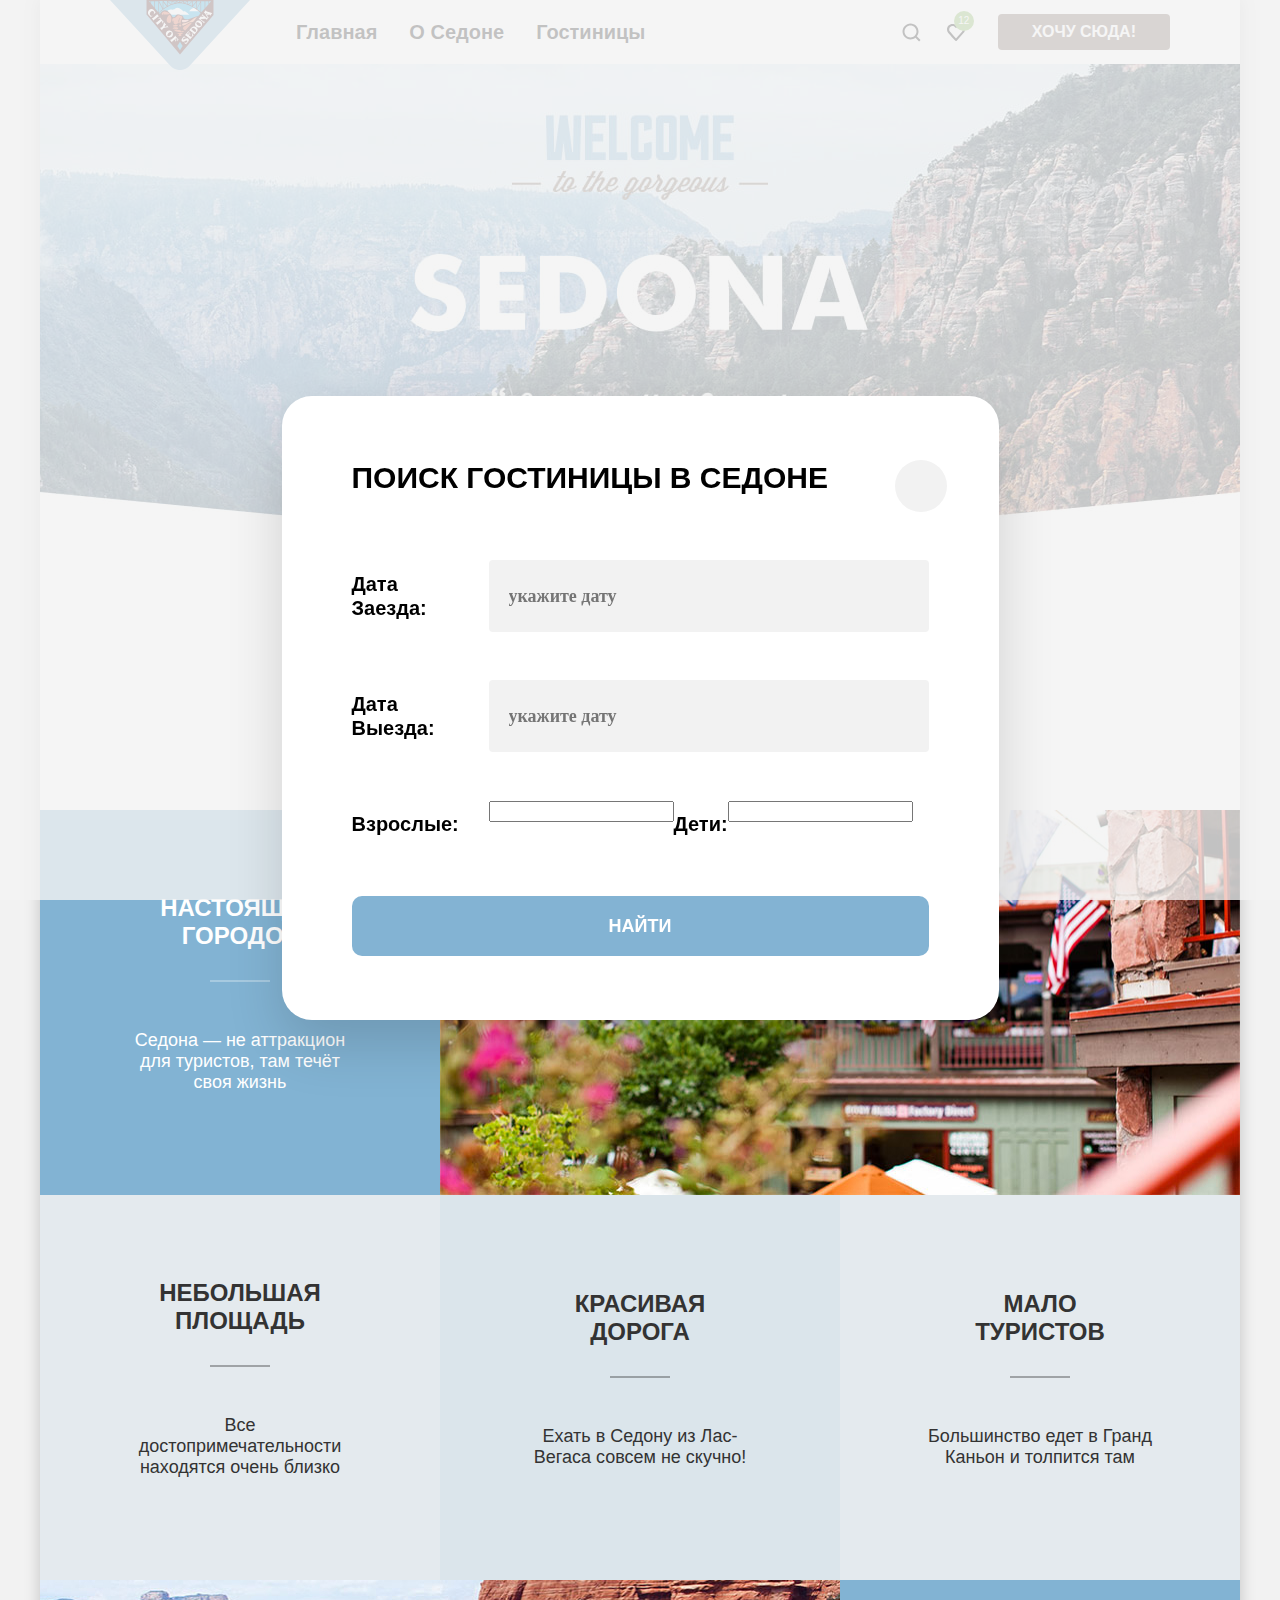
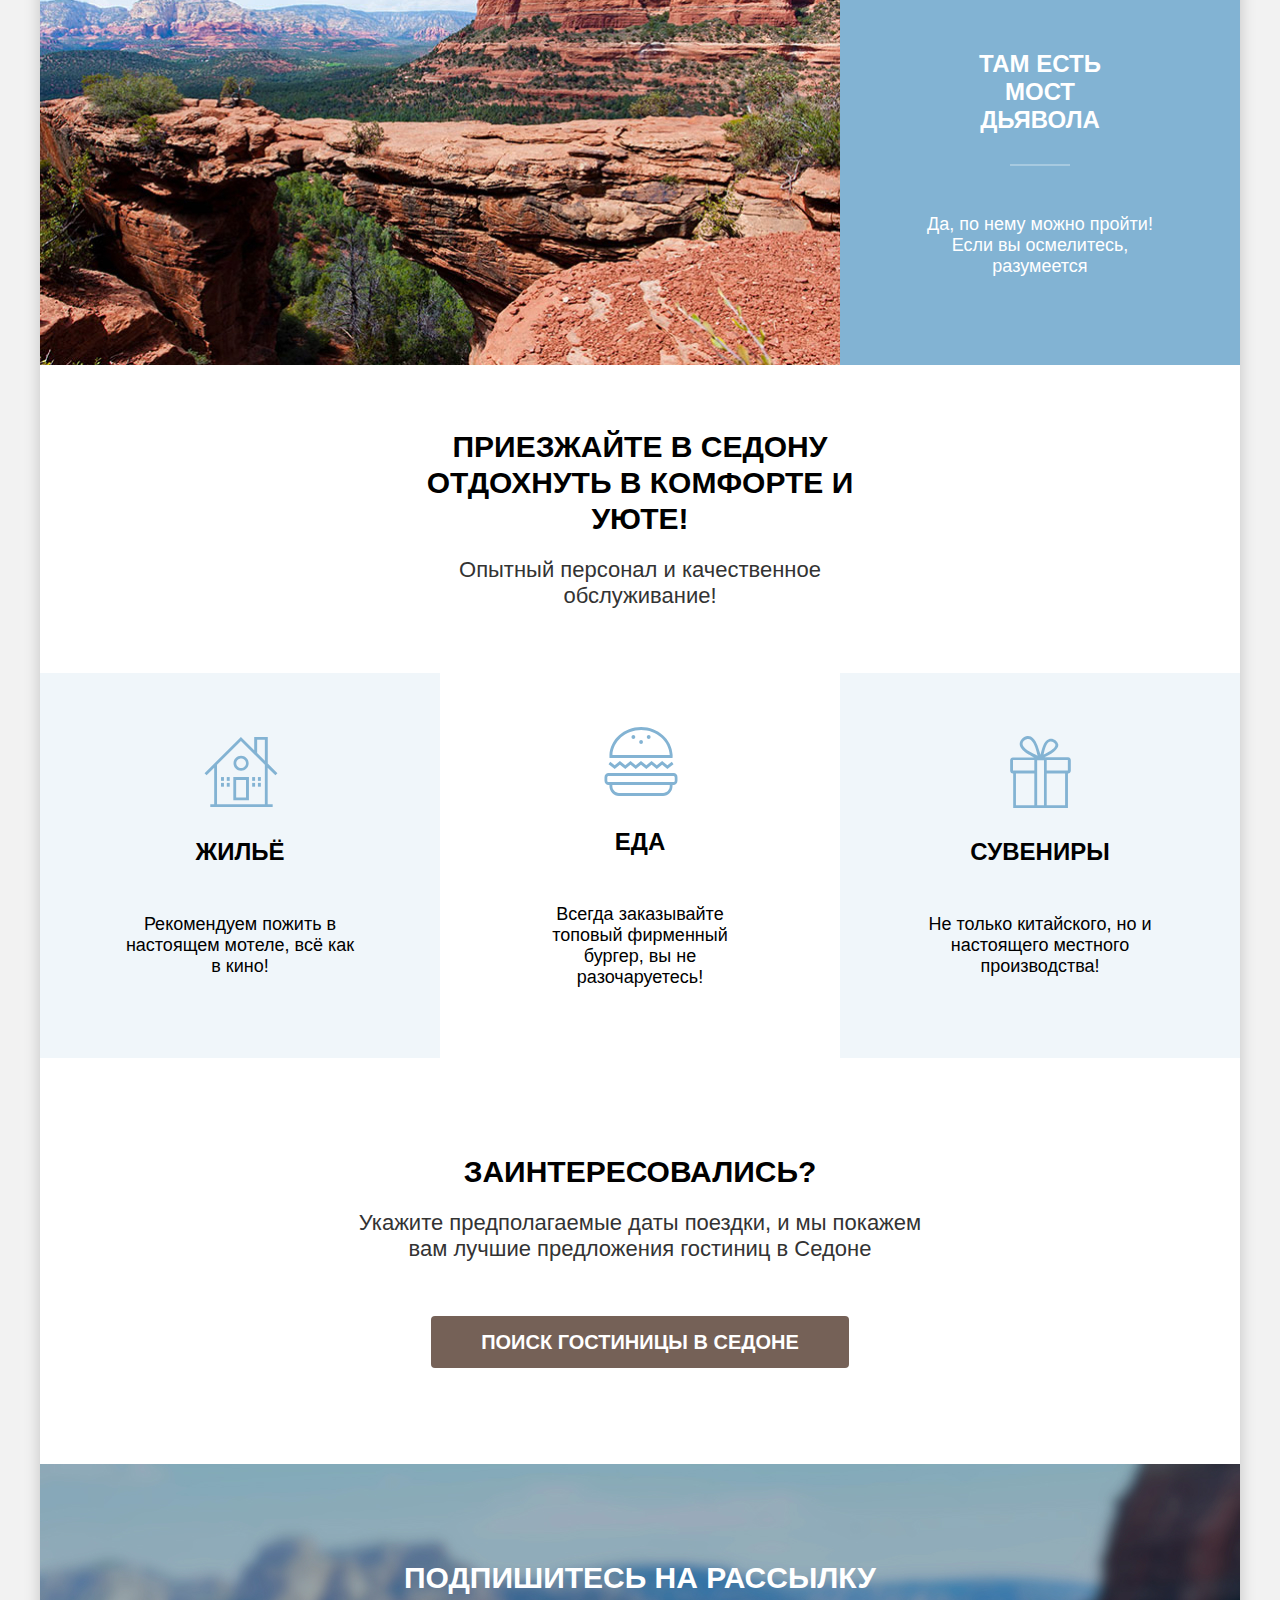
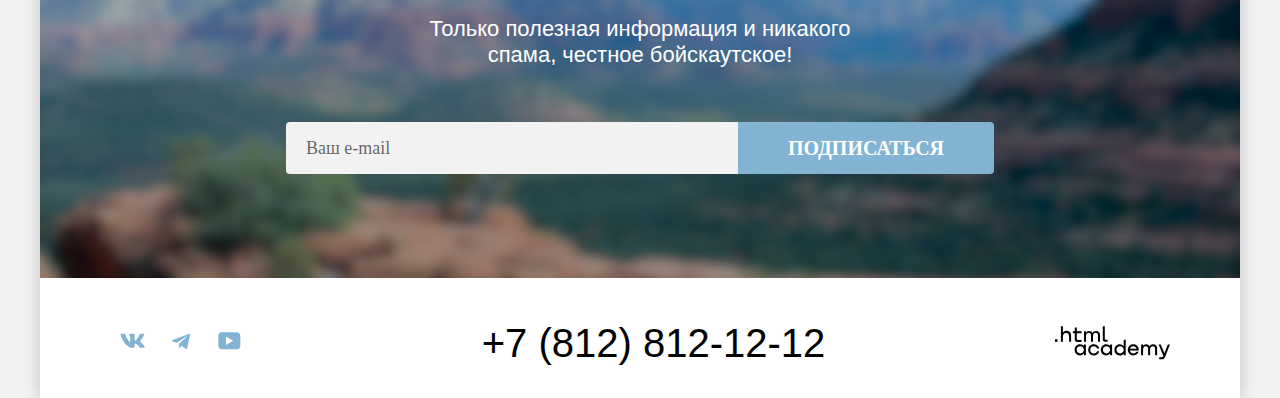
==== index.html @ 7b5ab294 "корректирует лэйблы и инпуты" ====
<!DOCTYPE html>
<html lang="ru">
  <head>
    <meta charset="utf-8">
    <title>HTML Academy: Седона</title>
		<link rel="stylesheet" href="styles/styles.css">
  </head>
  <body>
    <h1 id="top" class="visually-hidden">Городок Седона в Аризоне</h1>
    <header class="page-header container">
      <a href="#" class="logo">
        <img src="images/logo-sedona.svg" alt="city of sedona">
      </a>
      <nav class="navigation">
        <ul class="navigation-list">
          <li><a class="navigation-link" href="#">Главная</a></li>
          <li><a class="navigation-link" href="#">О Седоне</a></li>
          <li><a class="navigation-link" href="#">Гостиницы</a></li>
        </ul>
        <ul class="navigation-list navigation-user">
          <li><a class="search" href="#"><span class="visually-hidden">Поиск</span></a></li>
          <li><a class="favorite" href="#"><span class="favorite-number">12</span>
            <span class="visually-hidden">Избранное</span></a></li>
          <li><a class="button" href="#">Хочу сюда!</a></li>
        </ul>
      </nav>
    </header>

    <main class="main-content">
      <section class="jumbotron">
        <p class="heading">Седона — небольшой городок в Аризоне, заслуживающий большего!</p>
        <p>Рассмотрим причины, по которым Седона круче, чем Гранд-Каньон!</p>
      </section>
      <section class="features">
        <ul class="advantages">
          <li class="advantage-item">
            <div class="item-card">
              <h2>Настоящий городок</h2>
                <div class="divider"></div>
              <p class="card-text">Седона — не аттракцион для туристов, там течёт своя жизнь</p>
            </div>
            <img src="images/photo-sedona.jpg" alt="город Седона" width="800" height="385">
          </li>
          <li class="advantage-item">
            <div class="item-card">
              <h2>Небольшая площадь</h2>
                <div class="divider gray-divider"></div>
              <p class="card-text">Все достопримечательности находятся очень близко</p>
            </div>
          </li>
          <li class="advantage-item">
            <div class="item-card">
              <h2>Красивая дорога</h2>
                <div class="divider gray-divider"></div>
              <p class="card-text">Ехать в Седону из Лас-Вегаса совсем не скучно!</p>
            </div>
          </li>
          <li class="advantage-item">
            <div class="item-card">
              <h2>Мало туристов</h2>
                <div class="divider gray-divider"></div>
              <p class="card-text">Большинство едет в Гранд Каньон и толпится там</p>
            </div>
          </li>
          <li class="advantage-item">
            <img src="images/devil-bridge.jpg" alt="Мост Дьявола" width="800" height="385">
            <div class="item-card">
              <h2>Там есть мост дьявола</h2>
                <div class="divider"></div>
              <p class="card-text">Да, по нему можно пройти! Если вы осмелитесь, разумеется</p>
          </div>
          </li>
        </ul>
      </section>
      <section class="offers">
        <p class="heading">Приезжайте в Седону отдохнуть в комфорте и уюте!</p>
        <p class="subtitle">Опытный персонал и качественное обслуживание!</p>
        <ul class="offers-list">
          <li class="item-offer">
            <div class="icon-offer icon-housing"></div>
            <h2>Жильё</h2>
            <p class="card-text">Рекомендуем пожить в настоящем мотеле, всё как в кино!</p>
          </li>
          <li class="item-offer">
            <div class="icon-offer icon-burgers"></div>
            <h2>Еда</h2>
            <p class="card-text">Всегда заказывайте топовый фирменный бургер, вы не разочаруетесь!</p>
          </li>
          <li class="item-offer">
            <div class="icon-offer icon-gifts"></div>
            <h2>Сувениры</h2>
            <p class="card-text">Не только китайского, но и настоящего местного производства!</p>
          </li>
        </ul>
      </section>
      <section class="booking">
        <p class="heading">Заинтересовались?</p>
        <p class="subtitle">Укажите предполагаемые даты поездки, и мы покажем вам лучшие предложения гостиниц в Седоне</p>
        <a href="catalog.html" class="button">поиск гостиницы в седоне</a>
      </section>
      <section class="subscribe">
        <p class="heading">Подпишитесь на рассылку</p>
        <p class="subtitle">Только полезная информация и никакого спама, честное бойскаутское!</p>
        <form action="#" method="post" class="subscribe-form">
          <input type="text" name="email" value="Ваш e-mail" class="email"><input type="submit" value="подписаться" class="subscribe-button">
        </form>
      </section>
    </main>

    <footer class="page-footer container">
      <ul class="contacts">
        <li><a href="https://vk.com/htmlacademy" class="vk"><span class="visually-hidden">В контакте</span></a></li>
        <li><a href="https://t.me/htmlacademy" class="tg"><span class="visually-hidden">Телеграм</span></a></li>
        <li><a href="https://www.youtube.com/user/htmlacademyru" class="yt"><span class="visually-hidden">Youtube</span></a></li>
      </ul>
      <p class="phone">+7 (812) 812-12-12</p>
      <a href="https://htmlacademy.ru/" class="academy"><span class="visually-hidden">HTMLAcademy</span></a>
    </footer>

    <div class="overlay">
      <div class="popup">
        <h2 class="heading">Поиск гостиницы в Седоне</h2>
        <a class="popup-close" href="#">закрыть</a>
        <form action="#" class="popup-search">
          <label for="#arrival">Дата заезда:</label>
          <input type="text" placeholder="укажите дату" name="arrival" id="arrival">
          <label for="#departure">Дата выезда:</label>
          <input type="text" placeholder="укажите дату" name="departure" id="departure">
          <label for="#adults">Взрослые:</label>
          <div class="wrapper">
            <div class="adults">
              <span class="decr"></span>
              <input type="number" name="adults" id="adults">
              <span class="incr"></span>
            </div>
            <label for="#kids">Дети:</label>
            <div class="kids">
              <span class="decr"></span>
              <input type="number" name="kids" id="kids">
              <span class="incr"></span>
            </div>
          </div>
          <input class="button popup-submit" type="submit" value="найти">
        </form>
      </div>
    </div>

  </body>
</html>
---- styles/styles.css ----
@font-face {
  font-family: "PT Sans";
  font-style: normal;
  font-weight: 400;
  src: url("../fonts/ptsans-400.woff2") format("woff2");
  font-display: swap;
}

@font-face {
  font-family: "PT Sans";
  font-style: normal;
  font-weight: 700;
  src: url("../fonts/ptsans-700.woff2") format("woff2");
  font-display: swap;
}

html {
  height: 100%;
}

body {
  width: 1200px;
  margin: 0 auto;
  display: flex;
  flex-direction: column;
  min-height: 100%;
  font-family: "PT Sans", sans-serif;
  font-size: 18px;
  line-height: 21px;
  font-weight: 400;
  color: #000000;
  background-color: #F2F2F2;
  box-shadow: 0 0 15px rgba(0, 0, 0, 0.2);
}

h1 {
  margin: 0;
  padding: 0;
  font-size: 60px;
  line-height: 78px;
  color: #FFFFFF;
}

h2 {
  margin: 0;
  padding: 0;
  font-weight: 700;
  font-size: 24px;
  line-height: 28px;
  text-align: center;
  text-transform: uppercase;
}

.container {
  padding: 0 70px;
}

.visually-hidden {
  position: absolute;
  width: 1px;
  height: 1px;
  margin: -1px;
  border: 0;
  padding: 0;
  white-space: nowrap;
  clip-path: inset(100%);
  clip: rect(0 0 0 0);
  overflow: hidden;
}

/* Header */

.page-header {
  margin: 0;
  column-gap: 30px;
  background-color: #ffffff;
  display: flex;
}

.logo {
  width: 140px;
  height: 64px;
  position: relative;
}

.navigation {
  display: flex;
  flex-grow: 1;
  justify-content: space-between;
  align-items: center;
}

.navigation-list {
  margin: 0;
  padding: 0;
  list-style-type: none;
  display: flex;
  align-items: center;
}

.navigation-user {
  margin: 0;
  padding: 0;
  list-style-type: none;
  display: flex;
  align-items: center;
}

.navigation-link {
  margin: 0;
  padding: 20px 16px;
  font-size: 20px;
  line-height: 24px;
  font-weight: 700;
  text-align: center;
  color: #000000;
  background-color: #FFFFFF;
  text-decoration: none;
  display: block;
}

.navigation-user a {
  margin: 0;
  display: block;
}

.search,
.favorite {
  padding: 22px 12px;
  width: 20px;
  height: 20px;
  text-decoration: none;
}

.search {
  background: url(../images/search.svg) no-repeat center;
}

.favorite {
  background: url(../images/favorite.svg) no-repeat center;
  position: relative;
}

.favorite-number {
  width: 20px;
  height: 20px;
  padding-top: 5px;
  padding-bottom: 5px;
  font-size: 10px;
  line-height: 10px;
  text-align: center;
  color: #FFFFFF;
  background: #7DB54F;
  border-radius: 10px;
  position: absolute;
  box-sizing: border-box;
  top: 11px;
  right: 4px;
}

.button {
  padding: 8px 50px;
  background: #756157;
  border-radius: 4px;
  color: #FFFFFF;
  text-transform: uppercase;
  text-decoration: none;
  font-weight: 700;
  font-size: 20px;
  line-height: 36px;
}

.navigation-user .button {
  margin-left: 20px;
  padding: 8px 34px;
  font-size: 16px;
  line-height: 20px;
}

/* Main */

.main-content {
  flex-grow: 1;
}

.jumbotron {
  background: #ffffff url(../images/index-bg.jpg) no-repeat 0 0;
  width: 1200px;
  height: 746px;
}

.advantages {
  list-style: none;
  margin: 0;
  padding: 0;
  display: flex;
  flex-wrap: wrap;
}

.heading {
  font-weight: 700;
  font-size: 30px;
  line-height: 36px;
  text-align: center;
  text-transform: uppercase;
  margin: 0 auto;
}

.jumbotron .heading {
  padding-top: 554px;
  width: 620px;
}

.jumbotron p:last-child {
  margin: 0 auto;
  margin-top: 25px;
  font-size: 22px;
  line-height: 26px;
  text-align: center;
  color: #333333;
}

.item-card {
  display: flex;
  flex-direction: column;
  justify-content: center;
  align-items: center;
  row-gap: 30px;
  width: 400px;
  height: 385px;
}

.item-card h2 {
  width: 175px;
}

.divider {
  margin: 0 auto;
  width: 60px;
  height: 2px;
  background: rgba(255, 255, 255, 0.3);
}

.gray-divider {
  background: rgba(0, 0, 0, 0.3);
}

.card-text {
  width: 230px;
  text-align: center;
}

.advantage-item:first-child,
.advantage-item:last-child {
  background-color: #82b3d3;
  color: #FFFFFF;
  display: flex;
}

.advantage-item:first-child .item-card,
.advantage-item:last-child .item-card {
  background-color: #82b3d3;
  color: #FFFFFF;
}

.advantage-item:nth-child(2) .item-card,
.advantage-item:nth-child(4) .item-card {
  background: rgba(131, 179, 211, 0.12);
}

.advantage-item:nth-child(3) .item-card {
  background: rgba(131, 179, 211, 0.2);
}

.advantage-item:nth-child(2) .item-card,
.advantage-item:nth-child(3) .item-card,
.advantage-item:nth-child(4) .item-card {
  color: #333333;
}

.offers {
  background-color: #fff;
  display: flex;
  flex-direction: column;
  justify-content: flex-end;
  align-items: center;
}

.offers .heading {
  width: 505px;
  margin-top: 64px;
}

.subtitle {
  margin: 0 auto;
  font-size: 22px;
  line-height: 26px;
  text-align: center;
  color: #333333;
}

.offers .subtitle {
  margin-top: 20px;
  width: 505px;
}

.offers-list {
  margin: 0;
  padding: 0;
  margin-top: 64px;
  list-style: none;
  display: flex;
}

.item-offer {
  display: flex;
  flex-direction: column;
  justify-content: center;
  align-items: center;
  row-gap: 30px;
  width: 400px;
  height: 385px;
  background: rgba(131, 179, 211, 0.12);
}

.item-offer:nth-child(2) {
  background: none;
}

.item-offer h2 {
  margin-top: 102px;
  position: relative;
  margin: 0 auto;
}

.icon-offer {
  width: 75px;
  height: 72px;
}

.icon-housing {
  background: url("../images/offers-housing.svg") no-repeat center/contain;
}

.icon-burgers {
  background: url("../images/offers-burger.svg") no-repeat center/contain;
}

.icon-gifts {
  background: url("../images/offers-gifts.svg") no-repeat center/contain;
}

.booking {
  height: 406px;
  display: flex;
  flex-direction: column;
  justify-content: center;
  align-items: center;
  background-color: #fff;
}

.booking .subtitle {
  width: 592px;
  margin-top: 20px;
}

.booking .button {
  margin-top: 54px;
}

.subscribe {
  display: flex;
  flex-direction: column;
  justify-content: flex-start;
  align-items: center;
  background: #4b6789 url(../images/bgc-subscribe.jpg) no-repeat 0 0;
}

.subscribe .heading {
  color: #FFFFFF;
  margin-top: 96px;
}

.subscribe .subtitle {
  width: 475px;
  color: #FFFFFF;
  margin-top: 20px;
}

.subscribe-form {
  margin: 0;
  padding: 0;
  margin-top: 54px;
  margin-bottom: 104px;
}

.subscribe .email {
  font-family: 'PT Sans';
  font-size: 18px;
  line-height: 24px;
  width: 452px;
  height: 52px;
  padding: 12px 20px;
  border-radius: 4px 0 0 4px;
  background: #F2F2F2;
  box-sizing: border-box;
  border: none;
  color: rgba(0, 0, 0, 0.6);
  vertical-align: top;
}

.subscribe-button {
  margin: 0;
  padding: 8px 50px;
  background: #82B3D3;
  border-radius: 0 4px 4px 0;
  border: none;
  box-sizing: border-box;
  color: #FFFFFF;
  text-transform: uppercase;
  font-family: 'PT Sans';
  font-weight: 700;
  font-size: 20px;
  line-height: 36px;
}

/* Footer */

.page-footer {
  height: 50px;
  background-color:#fff;
  padding-top: 40px;
  padding-bottom: 30px;
  display: flex;
  justify-content: space-between;
  align-items: center;
}

.contacts {
  margin: 0;
  padding: 0;
  list-style-type: none;
  width: 142px;
  display: flex;
  justify-content: space-between;
  align-items: center;
}

.contacts li {
  padding: 0 10px;
}

.contacts a {
  width: 25px;
  height: 18px;
  display: inline-block;
}

.vk {
  background: url(../images/social-vk.svg) no-repeat center;
}

.tg {
  background: url(../images/social-telegram.svg) no-repeat center;
}

.yt {
  background: url(../images/social-youtube.svg) no-repeat center;
}

.phone {
  margin: 0;
  font-size: 40px;
  line-height: 40px;
}

.academy {
  display: inline-block;
  width: 115px;
  height: 34px;
  background: url(../images/academy-logo.svg) no-repeat center;
}

/* Page Catalog */

.selection {
  background: #647b8f url(../images/bgc-filter.jpg) no-repeat center;
  padding-top: 35px;
  padding-bottom: 70px;
}

.bread-crumbs {
  display: flex;
  align-items: center;
  column-gap: 10px;
}

.bread-crumbs span {
  font-size: 16px;
  color: #FFFFFF;
}

.bread-crumbs .home {
  font-size: 0;
  line-height: 0;
  width: 13px;
  height: 15px;
  background: url(../images/home-icon.svg) no-repeat 0 0;
}

.bread-crumbs .arrow {
  width: 8px;
  height: 11px;
  background: url(../images/arrow.svg) no-repeat 0 0;
}

.select {
  display: flex;
  justify-content: space-between;
  margin-top: 40px;
}

.form-section {
  margin: 0;
  padding: 0;
  display: flex;
  column-gap: 70px;
  border: none;
}

.parameters div {
  display: flex;
  flex-direction: column;
  row-gap: 16px;
}

.select legend {
  margin: 0;
  padding: 0;
  font-weight: 700;
  font-size: 20px;
  line-height: 24px;
  text-transform: capitalize;
  color: #FFFFFF;
}

.parameters legend {
  margin-bottom: 16px;
}

.parameters label {
  font-weight: 400;
  font-size: 18px;
  line-height: 23px;
  color: #FFFFFF;
  padding-left: 36px;
  position: relative;
  display: flex;
  align-items: center;
}

.parameters .mark {
  width: 20px;
  height: 20px;
  background-color: #fff;
  display: inline-block;
  position: absolute;
  left: 0;
  border-radius: 4px;
}

.housing .mark {
  border-radius: 50%;
}

input:checked + .mark::before {
  position: absolute;
  content: "";
}

input:checked + .square-mark::before {
  width: 13px;
  height: 11px;
  background: url(../images/checkmark.svg) no-repeat 0 0;
  top: 6px;
  left: 4px;
}

input:checked + .round-mark::before {
  width: 10px;
  height: 10px;
  border-radius: 5px;
  background-color: #3f5e72;
  top: 5px;
  left: 5px;
}

.order .price,
.order .buttons {
  display: flex;
  flex-direction: column;
}

.buttons {
  justify-content: flex-end;
}

.price-limiter {
  font-size: 0;
  margin-top: 32px;
}

.price-range {
  margin-top: auto;
}

.price-limiter div {
  display: inline-block;
  position: relative;
}

.price-limiter input {
  margin: 0;
  width: 103px;
  font-weight: 700;
  font-size: 18px;
  line-height: 24px;
  color: #000000;
  padding: 12px 20px;
  background: #F2F2F2;
  border: none;
  appearance: textfield;
}

.price-limiter input::-webkit-outer-spin-button,
.price-limiter input::-webkit-inner-spin-button {
  appearance: none;
  margin: 0;
}

.price-limiter .input-from {
  border-radius: 4px 0 0 4px;
}

.price-limiter .input-to {
  margin-left: 2px;
  border-radius: 0 4px 4px 0;
}

.price-limiter div::after {
  position: absolute;
  height: 24px;
  font-size: 18px;
  line-height: 24px;
  color: rgba(0, 0, 0, 0.3);
  text-align: center;
}

.price-limiter .price-from::after {
  content: "от";
  width: 17px;
  top: 12px;
  right: 20px;
}

.price-limiter .price-to::after {
  content: "до";
  width: 20px;
  top: 12px;
  right: 20px;
}

.price-scale {
  position: relative;
  height: 4px;
  background-color: rgba(255, 255, 255, 0.3);
  margin-bottom: 8px;
}

.price-bar {
  width: 226px;
  height: 4px;
  background-color: #fff;
  position: relative;
}

.price-handler {
  width: 20px;
  height: 20px;
  background: #FFFFFF;
  border-radius: 5px;
  border: none;
  position: absolute;
  top: -8px;
}

.handler-max {
  right: 0;
}

.buttons .button {
  border: none;
  font-size: 16px;
  line-height: 20px;
  background-color: #82B3D3;
}

.buttons .reset-button {
  background-color: transparent;
  margin-top: 32px;
}

.search-results {
  padding-top: 50px;
  padding-bottom: 60px;
  background-color: #FFFFFF;
}

.sorting {
  display: flex;
  align-items: center;
}
.sorting p {
  margin: 0;
  font-weight: 700;
  font-size: 30px;
  line-height: 36px;
  text-transform: uppercase;
}

.sorting-options {
  width: 292px;
  height: 49px;
  margin-left: auto;
  padding: 10px 20px;
  border: 2px solid #E5E5E5;
  border-radius: 4px;
  box-sizing: border-box;
  font-weight: 400;
  font-size: 18px;
  line-height: 21px;
  color: #333333;
}

.display-options {
  margin: 0;
  padding: 0;
  margin-left: 70px;
  list-style: none;
  display: flex;
  column-gap: 8px;
}

.display-options button {
  width: 48px;
  height: 48px;
  border: 2px solid #e5e5e5;
  border-radius: 4px;
  background-color: #fff;
}

.display-options .current {
  border: 2px solid #000000;
}

.display-options .grid {
  background: url(../images/grid.svg) no-repeat center;
}

.display-options .one-card {
  background: url(../images/card.svg) no-repeat center;
}

.display-options .list {
  background: url(../images/list.svg) no-repeat center;
}

.results {
  margin-top: 40px;
  display: grid;
  grid-template-columns: repeat(auto-fit, minmax(340px, 1fr));
  gap: 20px;
}

.results .card {
  padding: 20px;
  display: grid;
  border: 1px solid #E6E6E6;
  border-radius: 4px;
  grid-template-columns: repeat(2,140px);
  gap: 16px 20px;
}

.results img {
  width: 300px;
  height: 212px;
  grid-column: span 2;
}

.results p {
  margin: 0;
}

.results .caption {
  grid-column: span 2;
  font-weight: 700;
  font-size: 24px;
  line-height: 28px;
}

.housing-type,
.start-price {
  color: #333333;
}

.start-price {
  text-align: right;
}

.card .button {
  padding: 8px 0;
  text-align: center;
  font-weight: 700;
  font-size: 16px;
  line-height: 20px;
  color: #FFFFFF;
}

.card .card-favorite {
  background-color: #82B3D3;
}

.card .rankings {
  padding: 9px 0 8px;
  font-weight: 400;
  font-size: 16px;
  line-height: 20px;
  text-align: center;
  text-transform: uppercase;
  color: #333333;
  background: #F2F2F2;
  border-radius: 4px;
}

.card .star-raiting {
  padding: 10px 0;
}

.card .star {
  width: 18px;
  height: 17px;
  margin-right: 6px;
  background: url(../images/star.svg) no-repeat center;
  display: inline-block;
}

.search-results hr {
  margin-top: 40px;
  height: 1px;
  color: #E6E6E6;
}

.pagination {
  margin: 0;
  padding: 0;
  list-style: none;
  display: flex;
  column-gap: 8px;
  margin-top: 40px;
}

.pagination a {
  display: inline-block;
  width: 60px;
  height: 60px;
  font-weight: 700;
  font-size: 20px;
  line-height: 60px;
  text-decoration: none;
  color: #fff;
  background-color: #82B3D3;
  border-radius: 4px;
  text-align: center;
}

.pagination .current {
  color: #000000;
  background-color: #F2F2F2;
}

.pagination .ellipsis {
  background-color: transparent;
  color: #000000;
}

.catalog-subscribe {
  background: none;
  background-color: #FFFFFF;
}

.catalog-subscribe .heading {
  color: #000000;
}

.catalog-subscribe .subtitle {
  color: #333333;
}

.overlay {
  background: rgba(242, 242, 242, 0.8);
}

.overlay::before {
  content: "";
  width: 100%;
  height: 100%;
  position: fixed;
  left: 0;
  top: 0;
  background-color: rgba(242, 242, 242, 0.8);
}

.popup {
  padding: 64px 70px;
  top: 396px;
  left: calc(50% - 717px / 2);
  position: fixed;
  background-color: #fff;
  box-shadow: 0 25px 55px rgba(0, 0, 0, 0.15);
  border-radius: 30px;
}

.popup .heading {
  margin: 0;
  text-align: left;
}

.popup-close {
  width: 52px;
  height: 52px;
  font-size: 0;
  display: inline-block;
  border-radius: 50%;
  position: absolute;
  right: 52px;
  top: 64px;
  background: #f2f2f2 url(../images/cross.svg) no-repeat center;
}

.popup-search {
  margin-top: 64px;
  display: grid;
  grid-template-columns: 120px 440px;
  gap: 48px 17px;
}

.popup-search label {
  font-weight: 700;
  font-size: 20px;
  line-height: 24px;
  text-transform: capitalize;
  color: #000000;
  padding: 12px 0;
}

.popup-search input[type="text"] {
  font-family: "PT Sans";
  font-weight: 700;
  font-size: 18px;
  line-height: 24px;
  color: #000000;
  padding: 12px 20px;
  background-color: #F2F2F2;
  border-radius: 4px;
  border: none;
}

.popup-search input[type="text"]:focus {
  outline: 3px solid #83B3D3;
}

.wrapper {
  display: flex;
}

.popup-submit {
  grid-column: span 2;
  font-size: 18px;
  line-height: 24px;
  color: #fff;
  padding: 18px 0;
  background-color: #83B3D3;
  border-radius: 10px;
  border: none;
}
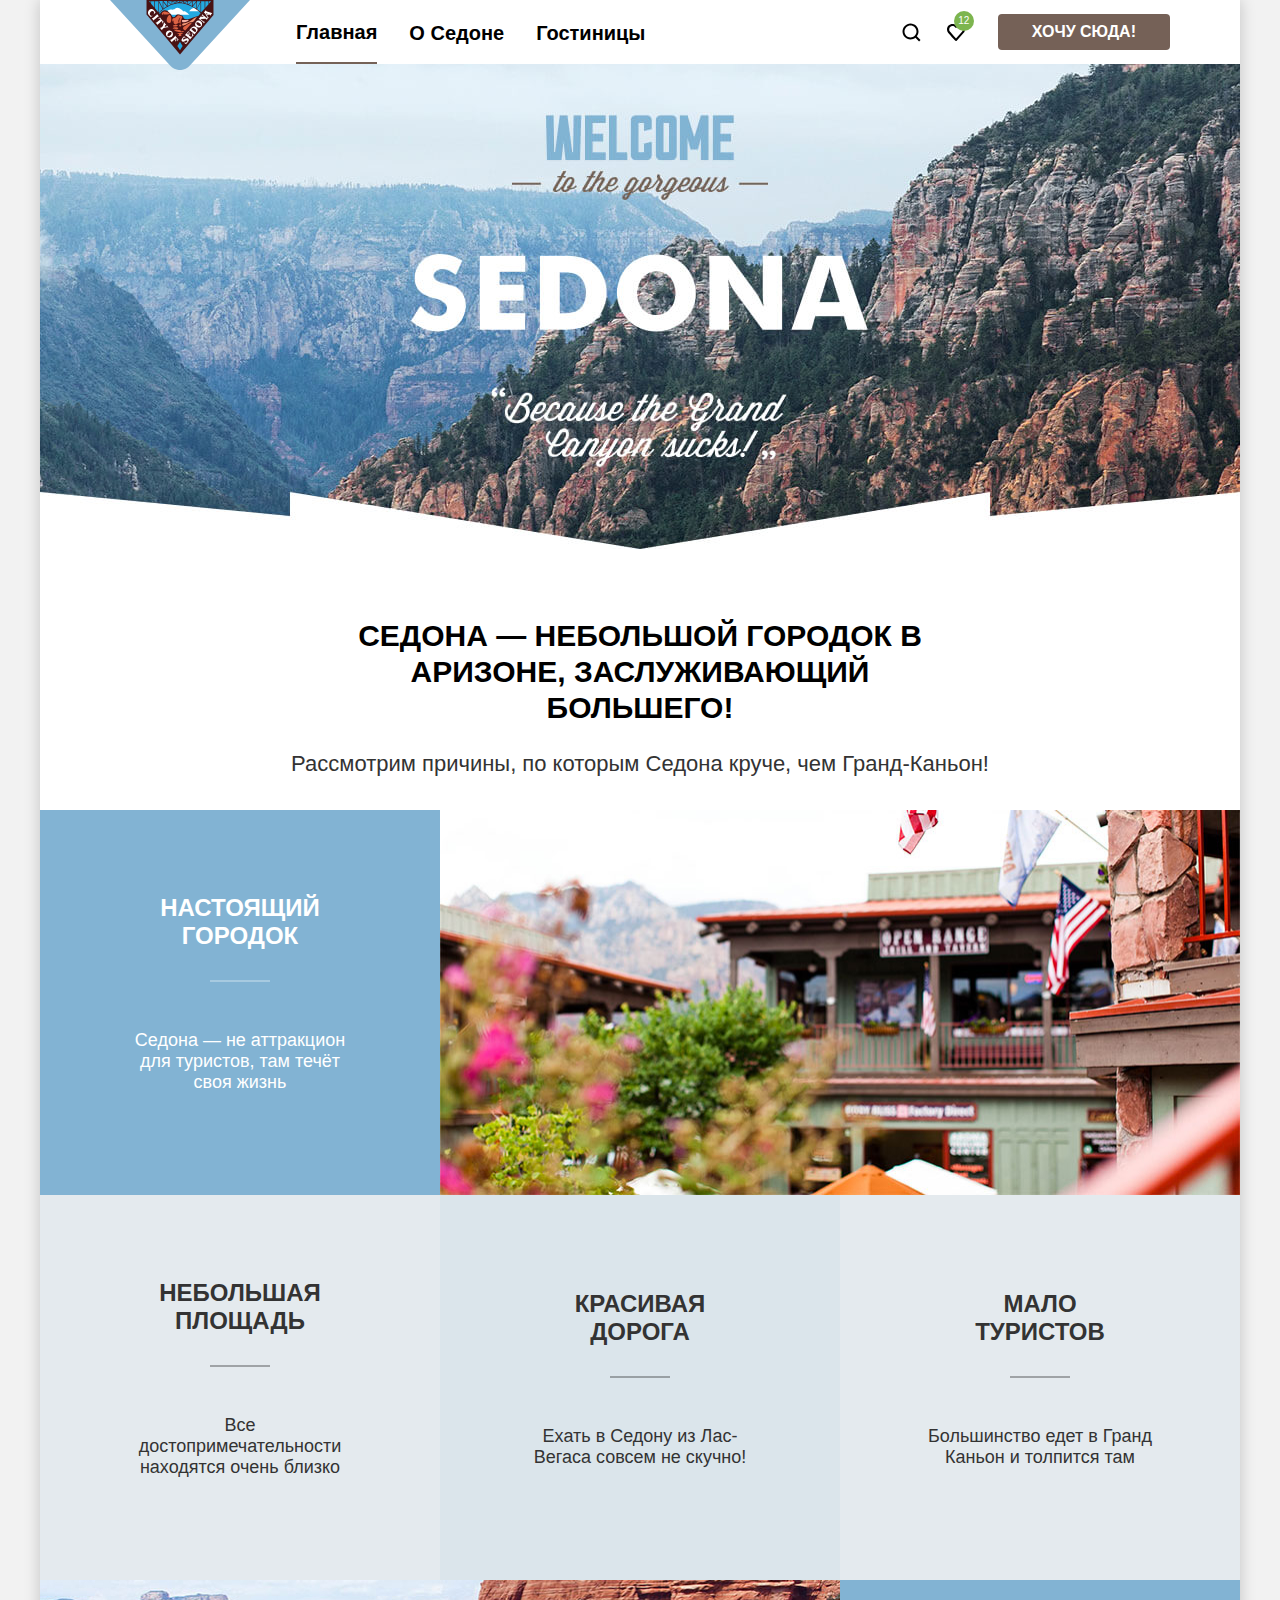
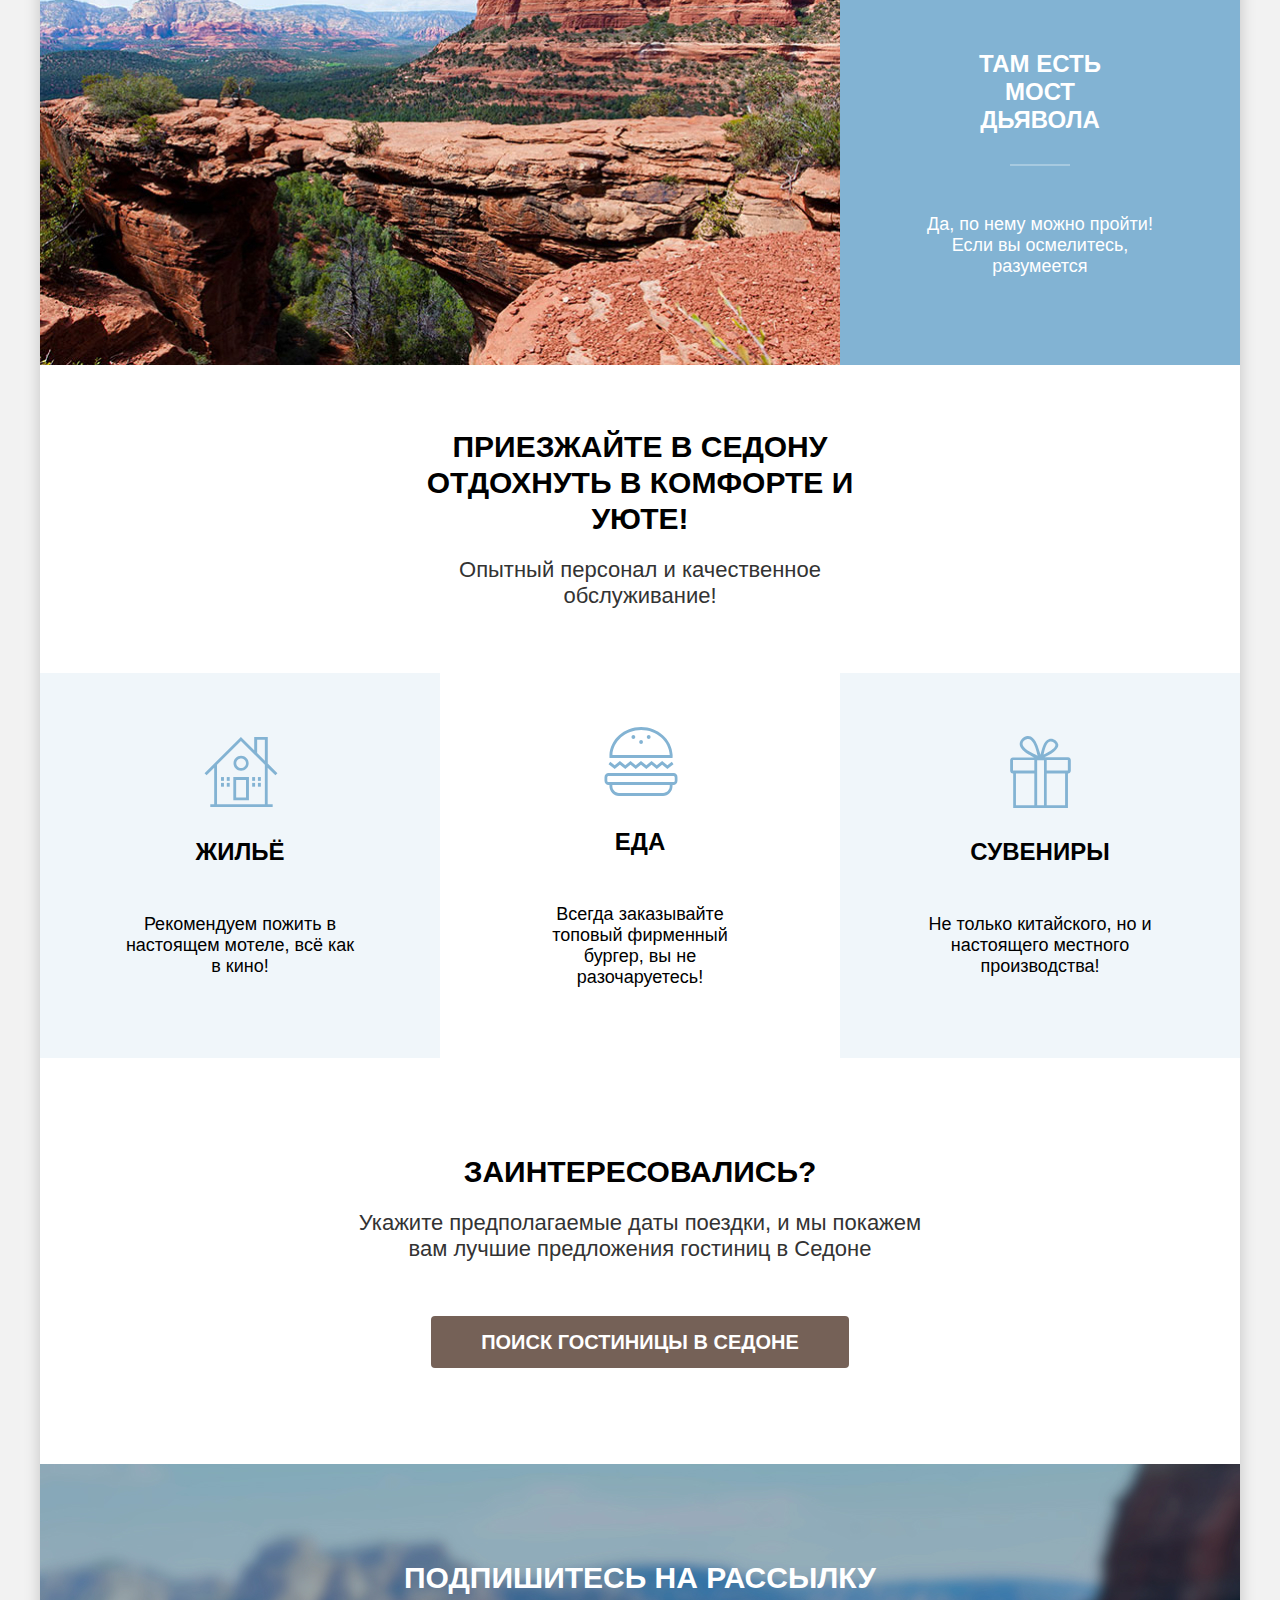
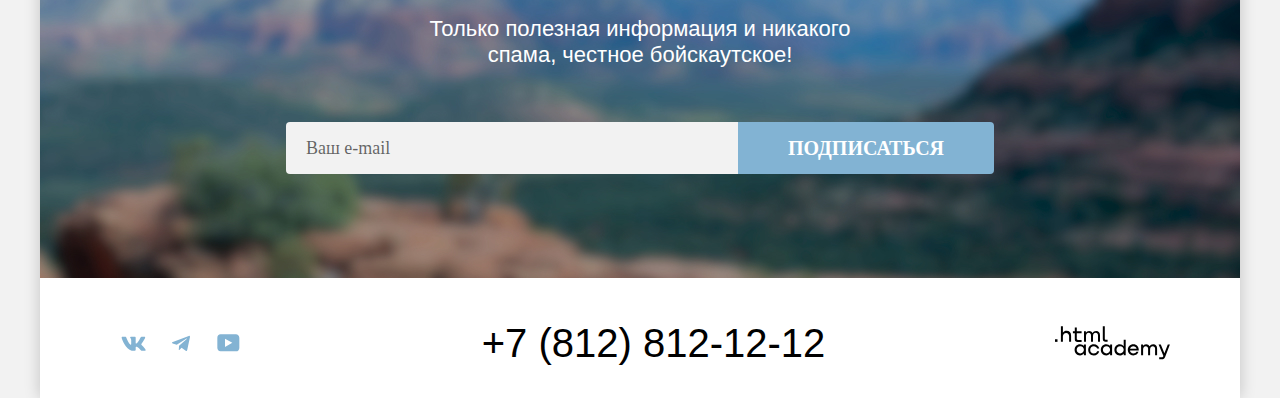
==== commit e67d903d: "готовый проект" ====
--- a/index.html
+++ b/index.html
@@ -2,22 +2,23 @@
 <html lang="ru">
   <head>
     <meta charset="utf-8">
+    <link rel="icon" href="images/favicon.png" type="image/x-icon">
     <title>HTML Academy: Седона</title>
 		<link rel="stylesheet" href="styles/styles.css">
   </head>
   <body>
     <h1 id="top" class="visually-hidden">Городок Седона в Аризоне</h1>
     <header class="page-header container">
-      <a href="#" class="logo">
+      <a class="logo">
         <img src="images/logo-sedona.svg" alt="city of sedona">
       </a>
       <nav class="navigation">
         <ul class="navigation-list">
-          <li><a class="navigation-link" href="#">Главная</a></li>
+          <li><a class="navigation-link active">Главная</a></li>
           <li><a class="navigation-link" href="#">О Седоне</a></li>
-          <li><a class="navigation-link" href="#">Гостиницы</a></li>
+          <li><a class="navigation-link" href="catalog.html">Гостиницы</a></li>
         </ul>
-        <ul class="navigation-list navigation-user">
+        <ul class="navigation-user">
           <li><a class="search" href="#"><span class="visually-hidden">Поиск</span></a></li>
           <li><a class="favorite" href="#"><span class="favorite-number">12</span>
             <span class="visually-hidden">Избранное</span></a></li>
@@ -96,7 +97,7 @@
       <section class="booking">
         <p class="heading">Заинтересовались?</p>
         <p class="subtitle">Укажите предполагаемые даты поездки, и мы покажем вам лучшие предложения гостиниц в Седоне</p>
-        <a href="catalog.html" class="button">поиск гостиницы в седоне</a>
+        <a href="#" class="button">поиск гостиницы в седоне</a>
       </section>
       <section class="subscribe">
         <p class="heading">Подпишитесь на рассылку</p>
@@ -109,38 +110,77 @@
 
     <footer class="page-footer container">
       <ul class="contacts">
-        <li><a href="https://vk.com/htmlacademy" class="vk"><span class="visually-hidden">В контакте</span></a></li>
-        <li><a href="https://t.me/htmlacademy" class="tg"><span class="visually-hidden">Телеграм</span></a></li>
-        <li><a href="https://www.youtube.com/user/htmlacademyru" class="yt"><span class="visually-hidden">Youtube</span></a></li>
+        <li><a href="https://vk.com/htmlacademy" class="vk">
+          <svg width="25" height="15" viewBox="0 0 25 15" fill="none" xmlns="http://www.w3.org/2000/svg">
+            <path fill-rule="evenodd" clip-rule="evenodd" d="M24.1164 1.80445C24.2824 1.25845 24.1164 0.856445 23.3214 0.856445H20.6964C20.0284 0.856445 19.7204 1.20345 19.5534 1.58645C19.5534 1.58645 18.2184 4.78245 16.3274 6.85845C15.7154 7.46045 15.4374 7.65145 15.1034 7.65145C14.9364 7.65145 14.6854 7.46045 14.6854 6.91345V1.80445C14.6854 1.14845 14.5014 0.856445 13.9454 0.856445H9.81738C9.40038 0.856445 9.14938 1.16045 9.14938 1.44945C9.14938 2.07045 10.0954 2.21445 10.1924 3.96245V7.76045C10.1924 8.59345 10.0394 8.74444 9.70538 8.74444C8.81538 8.74444 6.65038 5.53345 5.36538 1.85945C5.11638 1.14445 4.86438 0.856445 4.19338 0.856445H1.56638C0.816382 0.856445 0.666382 1.20345 0.666382 1.58645C0.666382 2.26845 1.55638 5.65645 4.81138 10.1374C6.98138 13.1974 10.0364 14.8564 12.8194 14.8564C14.4884 14.8564 14.6944 14.4884 14.6944 13.8534V11.5404C14.6944 10.8034 14.8524 10.6564 15.3814 10.6564C15.7714 10.6564 16.4384 10.8484 17.9964 12.3234C19.7764 14.0724 20.0694 14.8564 21.0714 14.8564H23.6964C24.4464 14.8564 24.8224 14.4884 24.6064 13.7604C24.3684 13.0364 23.5184 11.9854 22.3914 10.7384C21.7794 10.0284 20.8614 9.26345 20.5824 8.88045C20.1934 8.38945 20.3044 8.17044 20.5824 7.73345C20.5824 7.73345 23.7824 3.30745 24.1154 1.80445H24.1164Z" fill="#83B3D3"/>
+          </svg>
+          <span class="visually-hidden">В контакте</span></a>
+        </li>
+        <li><a href="https://t.me/htmlacademy" class="tg">
+          <svg width="18" height="16" viewBox="0 0 18 16" fill="none" xmlns="http://www.w3.org/2000/svg">
+            <path d="M16.785 0.955705L0.840489 7.1042C-0.247661 7.54126 -0.241365 8.14828 0.640845 8.41897L4.73445 9.69597L14.2058 3.72014C14.6537 3.44766 15.0629 3.59424 14.7265 3.89281L7.05283 10.8183H7.05103L7.05283 10.8192L6.77045 15.0387C7.18413 15.0387 7.36669 14.8489 7.59871 14.625L9.58705 12.6915L13.7229 15.7464C14.4855 16.1664 15.0332 15.9506 15.2229 15.0405L17.9379 2.2453C18.2158 1.13107 17.5126 0.626562 16.785 0.955705Z" fill="#83B3D3"/>
+          </svg>
+          <span class="visually-hidden">Телеграм</span></a>
+        </li>
+        <li><a href="https://www.youtube.com/user/htmlacademyru" class="yt">
+          <svg width="23" height="18" viewBox="0 0 23 18" fill="none" xmlns="http://www.w3.org/2000/svg">
+            <path d="M18.9402 0.356445H3.50738C1.64668 0.356445 0.333252 1.9502 0.333252 3.75645V13.8502C0.333252 15.7627 1.64668 17.3564 3.50738 17.3564H19.1591C20.8009 17.3564 22.3333 15.7627 22.3333 13.9564V3.75645C22.1143 1.9502 20.8009 0.356445 18.9402 0.356445ZM7.99494 12.8939V4.81894L15.3283 8.85645L7.99494 12.8939Z" fill="#83B3D3"/>
+          </svg>
+          <span class="visually-hidden">Youtube</span></a>
+        </li>
       </ul>
-      <p class="phone">+7 (812) 812-12-12</p>
-      <a href="https://htmlacademy.ru/" class="academy"><span class="visually-hidden">HTMLAcademy</span></a>
+      <a class="phone" href="#">+7 (812) 812-12-12</a>
+      <a href="https://htmlacademy.ru/" class="academy">
+        <svg width="115" height="34" viewBox="0 0 115 34" fill="none" xmlns="http://www.w3.org/2000/svg">
+          <path d="M0 13.2564V15.8564H2.5V13.2564H0Z" fill="black"/>
+          <path d="M11.6 4.85645C10 4.85645 8.8 5.55645 8 6.55645H7.9V0.356445H5.9V15.8564H7.9V10.5564C7.9 8.45645 9.2 6.95645 11.2 6.95645C13 6.95645 14.1 8.35645 14.1 10.1564V15.8564H16.1V9.75644C16.2 6.75644 14.3 4.85645 11.6 4.85645Z" fill="black"/>
+          <path d="M26.6 5.15645H21.8V1.45645H19.8V5.25645H17.9V7.25645H19.8V13.2564C19.8 14.9564 20.8 15.9564 22.5 15.9564H26.6V13.9564H22.9C22.2 13.9564 21.8 13.5564 21.8 12.8564V7.15645H26.6V5.15645Z" fill="black"/>
+          <path d="M41.1 4.95645C39.5 4.95645 38.2 5.75644 37.6 7.05645H37.5C36.9 5.85645 35.7 4.95645 34.1 4.95645C32.7 4.95645 31.6 5.75645 31 6.75645H30.9V5.15645H29V15.7564H31V10.3564C31 8.35645 32 6.85645 33.6 6.85645C35.1 6.85645 36 7.85645 36 9.45645V15.7564H38V10.1564C38 7.75645 39.4 6.85645 40.6 6.85645C42.1 6.85645 43 7.85645 43 9.45645V15.7564H45V9.25644C45.1 6.75644 43.6 4.95645 41.1 4.95645Z" fill="black"/>
+          <path d="M47.8 13.0564C47.8 14.7564 48.8 15.7564 50.6 15.7564H52.6V13.7564H50.9C50.2 13.7564 49.8 13.3564 49.8 12.6564V0.356445H47.8V13.0564Z" fill="black"/>
+          <path d="M28.9 20.0564C28 18.9564 26.7 18.2564 25 18.2564C21.9 18.2564 19.6 20.5564 19.6 23.8564C19.6 27.1564 21.9 29.4564 25 29.4564C26.8 29.4564 28 28.6564 28.8 27.5564H28.9V29.1564H30.9V18.5564H28.9V20.0564ZM25.3 27.4564C23.1 27.4564 21.7 25.8564 21.7 23.8564C21.7 21.8564 23.1 20.2564 25.3 20.2564C27.5 20.2564 28.9 21.8564 28.9 23.8564C28.9 25.7564 27.5 27.4564 25.3 27.4564Z" fill="black"/>
+          <path d="M44.2 22.3564C43.7 19.9564 41.6 18.2564 38.8 18.2564C35.4 18.2564 33.2 20.7564 33.2 23.8564C33.2 26.9564 35.4 29.4564 38.8 29.4564C41.6 29.4564 43.7 27.6564 44.2 25.2564H42.1C41.7 26.5564 40.4 27.5564 38.8 27.5564C36.6 27.5564 35.2 25.9564 35.2 23.9564C35.2 21.9564 36.6 20.3564 38.8 20.3564C40.4 20.3564 41.6 21.3564 42.1 22.5564H44.2V22.3564Z" fill="black"/>
+          <path d="M55.1 20.0564C54.2 18.9564 52.9 18.2564 51.2 18.2564C48.1 18.2564 45.8 20.5564 45.8 23.8564C45.8 27.1564 48.1 29.4564 51.2 29.4564C53 29.4564 54.2 28.6564 55 27.5564H55.1V29.1564H57.1V18.5564H55.1V20.0564ZM51.5 27.4564C49.3 27.4564 47.9 25.8564 47.9 23.8564C47.9 21.8564 49.3 20.2564 51.5 20.2564C53.7 20.2564 55.1 21.8564 55.1 23.8564C55.1 25.7564 53.6 27.4564 51.5 27.4564Z" fill="black"/>
+          <path d="M68.7 20.1564C67.8 19.0564 66.5 18.2564 64.8 18.2564C61.7 18.2564 59.4 20.5564 59.4 23.8564C59.4 27.1564 61.6 29.4564 64.8 29.4564C66.5 29.4564 67.8 28.6564 68.6 27.6564H68.7V29.1564H70.7V13.7564H68.7V20.1564ZM65.1 27.4564C62.9 27.4564 61.5 25.8564 61.5 23.8564C61.5 21.8564 62.9 20.2564 65.1 20.2564C67.3 20.2564 68.7 21.8564 68.7 23.8564C68.6 25.8564 67.2 27.4564 65.1 27.4564Z" fill="black"/>
+          <path d="M78.3 18.2564C75 18.2564 72.8 20.7564 72.8 23.8564C72.8 26.8564 74.9 29.4564 78.3 29.4564C80.8 29.4564 82.8 28.1564 83.5 25.8564H81.4C80.9 26.8564 79.8 27.4564 78.4 27.4564C76.5 27.4564 75.1 26.1564 75 24.5564H83.8C84 20.9564 81.8 18.2564 78.3 18.2564ZM78.3 20.1564C80 20.1564 81.3 21.1564 81.6 22.7564H75.1C75.4 21.2564 76.6 20.1564 78.3 20.1564Z" fill="black"/>
+          <path d="M98.2 18.2564C96.6 18.2564 95.3 19.0564 94.6 20.2564H94.5C93.9 19.0564 92.7 18.2564 91.1 18.2564C89.7 18.2564 88.6 18.9564 88 20.0564V18.5564H86.1V29.1564H88.1V23.7564C88.1 21.7564 89.1 20.3564 90.7 20.2564C92.2 20.2564 93.1 21.2564 93.1 22.8564V29.1564H95.1V23.5564C95.1 21.1564 96.5 20.2564 97.7 20.2564C99.2 20.2564 100.1 21.2564 100.1 22.8564V29.1564H102.1V22.6564C102.2 20.0564 100.7 18.2564 98.2 18.2564Z" fill="black"/>
+          <path d="M109.4 27.3564L105.8 18.4564H103.6L108.4 30.0564C108.1 30.9564 107.7 31.2564 106.7 31.2564H104.2V33.2564H106.7C108.5 33.2564 109.5 32.4564 110.2 30.6564L114.9 18.4564H112.8L109.4 27.3564Z" fill="black"/>
+        </svg>
+        <span class="visually-hidden">HTMLAcademy</span></a>
     </footer>
 
-    <div class="overlay">
+    <div class="overlay visually-hidden">
       <div class="popup">
         <h2 class="heading">Поиск гостиницы в Седоне</h2>
-        <a class="popup-close" href="#">закрыть</a>
-        <form action="#" class="popup-search">
+        <a href="#" class="popup-close">Закрыть</a>
+        <form action="#" method="post" class="popup-search">
           <label for="#arrival">Дата заезда:</label>
-          <input type="text" placeholder="укажите дату" name="arrival" id="arrival">
+          <div class="date arrival">
+            <input type="text" placeholder="Укажите дату" name="arrival" id="arrival">
+            <button disabled></button>
+          </div>
+
           <label for="#departure">Дата выезда:</label>
-          <input type="text" placeholder="укажите дату" name="departure" id="departure">
+          <div class="date departure">
+            <input type="text" placeholder="Укажите дату" name="departure" id="departure">
+            <button disabled></button>
+          </div>
+
           <label for="#adults">Взрослые:</label>
           <div class="wrapper">
             <div class="adults">
-              <span class="decr"></span>
-              <input type="number" name="adults" id="adults">
-              <span class="incr"></span>
+              <button class="decr"></button>
+              <input type="text" class="adults-number" name="adults" id="adults" value="2">
+              <button class="incr"></button>
             </div>
-            <label for="#kids">Дети:</label>
+            <label for="#kids">Дети:<span class="inform"></span><span class="inform-description">Укажите количество детей, которые будут с вами, возраст которых от 6 до 18 лет. Дети до 6 лет размещаются бесплатно.</span></label>
             <div class="kids">
-              <span class="decr"></span>
-              <input type="number" name="kids" id="kids">
-              <span class="incr"></span>
+              <button class="decr"></button>
+              <input type="text" class="kids-number" name="kids" id="kids" value="2">
+              <button class="incr"></button>
             </div>
           </div>
-          <input class="button popup-submit" type="submit" value="найти">
+
+          <input type="submit" value="Найти" class="button popup-submit">
         </form>
       </div>
     </div>
--- a/styles/styles.css
+++ b/styles/styles.css
@@ -72,7 +72,7 @@
 
 .page-header {
   margin: 0;
-  column-gap: 30px;
+  column-gap: 46px;
   background-color: #ffffff;
   display: flex;
 }
@@ -96,6 +96,7 @@
   list-style-type: none;
   display: flex;
   align-items: center;
+  column-gap: 32px;
 }
 
 .navigation-user {
@@ -108,7 +109,7 @@
 
 .navigation-link {
   margin: 0;
-  padding: 20px 16px;
+  padding: 20px 0 18px;
   font-size: 20px;
   line-height: 24px;
   font-weight: 700;
@@ -117,6 +118,10 @@
   background-color: #FFFFFF;
   text-decoration: none;
   display: block;
+}
+
+.active {
+  border-bottom: 2px solid #756257;
 }
 
 .navigation-user a {
@@ -177,6 +182,36 @@
   line-height: 20px;
 }
 
+.navigation-user .button:focus,
+.booking .button:focus,
+.card .details:focus {
+  background-color: #615048;
+  outline: none;
+}
+
+.navigation-user .button:hover,
+.booking .button:hover,
+.card .details:hover {
+  background-color: #615048;
+}
+
+.navigation-user .button:active,
+.booking .button:active,
+.card .details:active {
+  background-color: #756157;
+  color: rgba(255, 255, 255, 0.3);
+}
+
+.button.disabled,
+.button.disabled:focus,
+.button.disabled:hover,
+.button.disabled:active {
+  background-color: #E5E5E5;
+  color: #FFFFFF;
+  outline: none;
+  cursor: default;
+}
+
 /* Main */
 
 .main-content {
@@ -424,6 +459,21 @@
   line-height: 36px;
 }
 
+.subscribe-button:focus {
+  background-color: #68A2CA;
+  outline: none;
+}
+
+.subscribe-button:hover {
+  background-color: #68A2CA;
+  outline: none;
+}
+
+.subscribe-button:active {
+  background-color: #82B3D3;
+  color: rgba(255, 255, 255, 0.3);
+}
+
 /* Footer */
 
 .page-footer {
@@ -439,46 +489,85 @@
 .contacts {
   margin: 0;
   padding: 0;
-  list-style-type: none;
+  list-style: none;
   width: 142px;
-  display: flex;
-  justify-content: space-between;
+  font-size: 0;
+  line-height: 0;
+  display: flex;
   align-items: center;
 }
 
 .contacts li {
-  padding: 0 10px;
+  display: flex;
+  justify-content: center;
+  flex-grow: 1;
 }
 
 .contacts a {
   width: 25px;
-  height: 18px;
-  display: inline-block;
-}
-
-.vk {
-  background: url(../images/social-vk.svg) no-repeat center;
-}
-
-.tg {
-  background: url(../images/social-telegram.svg) no-repeat center;
-}
-
-.yt {
-  background: url(../images/social-youtube.svg) no-repeat center;
+  height: 40px;
+  display: flex;
+  justify-content: center;
+  align-items: center;
+}
+
+.contacts a:focus {
+  outline: none;
+}
+
+.contacts a:focus path {
+  fill: #68A2CA;
+}
+
+.contacts a:hover path {
+  fill: #68A2CA;
+}
+
+.contacts a:active path {
+  fill: rgba(104, 162, 202, 0.3);
 }
 
 .phone {
   margin: 0;
   font-size: 40px;
   line-height: 40px;
+  color: #000000;
+  text-decoration: none;
+}
+
+.phone:focus {
+  color: #756157;
+  outline: none;
+}
+
+.phone:hover {
+  color: #756157;
+}
+
+.phone:active {
+  color: rgba(117, 97, 87, 0.3);
 }
 
 .academy {
   display: inline-block;
   width: 115px;
   height: 34px;
-  background: url(../images/academy-logo.svg) no-repeat center;
+}
+
+.academy:focus {
+  outline: none;
+}
+
+.academy:focus path {
+  fill:  #756157;
+}
+
+.academy:hover path {
+  fill:  #756157;
+}
+
+.academy:active path {
+  fill: rgba(117, 97, 87, 0.3);;
 }
 
 /* Page Catalog */
@@ -489,29 +578,43 @@
   padding-bottom: 70px;
 }
 
-.bread-crumbs {
+.breadcrumbs {
+  margin: 0;
+  padding: 0;
+  list-style: none;
   display: flex;
   align-items: center;
   column-gap: 10px;
 }
 
-.bread-crumbs span {
+.breadcrumbs a {
+  display: block;
   font-size: 16px;
-  color: #FFFFFF;
-}
-
-.bread-crumbs .home {
-  font-size: 0;
-  line-height: 0;
+  text-decoration: none;
+  color: #ffffff;
+}
+
+.breadcrumbs a:focus {
+  outline: none;
+}
+
+.breadcrumbs a:hover {
+  color: rgba(255, 255, 255, 0.6);
+}
+
+.breadcrumbs a:active {
+  color: rgba(255, 255, 255, 0.3);
+}
+
+.breadcrumbs .home {
+  vertical-align: middle;
   width: 13px;
   height: 15px;
   background: url(../images/home-icon.svg) no-repeat 0 0;
 }
 
-.bread-crumbs .arrow {
-  width: 8px;
-  height: 11px;
-  background: url(../images/arrow.svg) no-repeat 0 0;
+.breadcrumbs .arrow {
+  display: block;
 }
 
 .select {
@@ -549,23 +652,23 @@
 }
 
 .parameters label {
+  position: relative;
   font-weight: 400;
   font-size: 18px;
   line-height: 23px;
   color: #FFFFFF;
   padding-left: 36px;
-  position: relative;
   display: flex;
   align-items: center;
 }
 
 .parameters .mark {
+  position: absolute;
+  left: 0;
+  display: inline-block;
   width: 20px;
   height: 20px;
   background-color: #fff;
-  display: inline-block;
-  position: absolute;
-  left: 0;
   border-radius: 4px;
 }
 
@@ -579,20 +682,32 @@
 }
 
 input:checked + .square-mark::before {
+  top: 6px;
+  left: 4px;
   width: 13px;
   height: 11px;
   background: url(../images/checkmark.svg) no-repeat 0 0;
-  top: 6px;
-  left: 4px;
 }
 
 input:checked + .round-mark::before {
   width: 10px;
   height: 10px;
-  border-radius: 5px;
-  background-color: #3f5e72;
   top: 5px;
   left: 5px;
+  border-radius: 5px;
+  background-color: #3F5E72;
+}
+
+input:focus + .mark {
+  outline: 3px solid #83B3D3;
+}
+
+.parameters label:hover {
+  opacity: 0.6;
+}
+
+.parameters label:active {
+  opacity: 0.3;
 }
 
 .order .price,
@@ -647,6 +762,20 @@
   border-radius: 0 4px 4px 0;
 }
 
+.price-limiter input:focus {
+  border: none;
+  outline: 3px solid #83B3D3;
+}
+
+.price-limiter input:hover {
+  background-color: #E6E6E6;
+}
+
+.price-limiter input:active {
+  border: none;
+  outline: 2px solid #000000;
+}
+
 .price-limiter div::after {
   position: absolute;
   height: 24px;
@@ -674,29 +803,44 @@
   position: relative;
   height: 4px;
   background-color: rgba(255, 255, 255, 0.3);
-  margin-bottom: 8px;
+  bottom: 8px;
 }
 
 .price-bar {
+  position: relative;
   width: 226px;
   height: 4px;
   background-color: #fff;
-  position: relative;
 }
 
 .price-handler {
+  position: absolute;
+  top: -8px;
   width: 20px;
   height: 20px;
-  background: #FFFFFF;
+  background-color: #fff;
   border-radius: 5px;
   border: none;
-  position: absolute;
-  top: -8px;
 }
 
 .handler-max {
   right: 0;
 }
+
+.price-handler:focus {
+  outline: 3px solid #83B3D3;
+  box-shadow: 0 4px 10px rgba(0, 0, 0, 0.25);
+}
+
+.price-handler:hover {
+  box-shadow: 0 4px 10px rgba(0, 0, 0, 0.25);
+}
+
+.price-handler:active {
+  outline: 2px solid #83B3D3;
+  box-shadow: 0 7px 15px rgba(0, 0, 0, 0.4);
+}
+
 
 .buttons .button {
   border: none;
@@ -708,6 +852,34 @@
 .buttons .reset-button {
   background-color: transparent;
   margin-top: 32px;
+}
+
+.reset-button:focus {
+  outline: 3px solid #83B3D3;
+}
+
+.reset-button:hover {
+  color: rgba(255, 255, 255, 0.6);
+}
+
+.reset-button:active {
+  color: rgba(255, 255, 255, 0.3);
+  outline: none;
+}
+
+.apply-button:focus {
+  background-color: #68A2CA;
+  outline: none;
+}
+
+.apply-button:hover {
+  background-color: #68A2CA;
+  outline: none;
+}
+
+.apply-button:active {
+  background-color: #82B3D3;
+  color: rgba(255, 255, 255, 0.3);
 }
 
 .search-results {
@@ -733,13 +905,44 @@
   height: 49px;
   margin-left: auto;
   padding: 10px 20px;
-  border: 2px solid #E5E5E5;
+  outline: 2px solid #E5E5E5;
+  border: none;
   border-radius: 4px;
   box-sizing: border-box;
   font-weight: 400;
   font-size: 18px;
   line-height: 21px;
   color: #333333;
+  -moz-appearance: none;
+  -webkit-appearance: none;
+  appearance: none;
+  background: url(../images/select-checkmark.svg) no-repeat calc(100% - 20px) 20px;
+}
+
+.sorting-options:disabled,
+.sorting-options:disabled:focus,
+.sorting-options:disabled:hover,
+.sorting-options:disabled:active {
+  outline: 2px solid rgba(0, 0, 0, 0.3);
+  color: rgba(0, 0, 0, 0.3);
+  background: url(../images/select-checkmark-light.svg) no-repeat calc(100% - 20px) 20px;
+}
+
+.sorting-options:focus {
+  outline: 2px solid #68A2CA;
+}
+
+.sorting-options:hover {
+  outline: 2px solid #68A2CA;
+}
+
+.sorting-options:active {
+  outline: 2px solid #3F5E72;
+}
+
+.sorting-options:disabled {
+  outline: 2px solid rgba(0, 0, 0, 0.3);
+  color: rgba(0, 0, 0, 0.3);
 }
 
 .display-options {
@@ -754,13 +957,26 @@
 .display-options button {
   width: 48px;
   height: 48px;
-  border: 2px solid #e5e5e5;
+  outline: 2px solid #e5e5e5;
   border-radius: 4px;
   background-color: #fff;
+  border: none;
+}
+
+.display-options button:focus {
+  outline: 2px solid #68A2CA;
+}
+
+.display-options button:hover {
+  outline: 2px solid #000000;
+}
+
+.display-options button:active {
+  outline: 2px solid #000000;
 }
 
 .display-options .current {
-  border: 2px solid #000000;
+  outline: 2px solid #000000;
 }
 
 .display-options .grid {
@@ -828,6 +1044,40 @@
 
 .card .card-favorite {
   background-color: #82B3D3;
+}
+
+.card .chosen {
+  background-color: #7DB54F;
+}
+
+.card-favorite:focus {
+  background-color: #68a2ca;
+  outline: none;
+}
+
+.card-favorite:hover {
+  background-color: #68A2CA;
+  outline: none;
+}
+
+.card-favorite:active {
+  background-color: #82B3D3;
+  color: rgba(255, 255, 255, 0.3);
+}
+
+.chosen:focus {
+  background-color: #6C9E42;
+  outline: none;
+}
+
+.chosen:hover {
+  background-color: #6C9E42;
+  outline: none;
+}
+
+.chosen:active {
+  background-color: #7DB54F;
+  color: rgba(255, 255, 255, 0.3);
 }
 
 .card .rankings {
@@ -881,6 +1131,23 @@
   background-color: #82B3D3;
   border-radius: 4px;
   text-align: center;
+  border: none;
+}
+
+.pagination a:not(.current):not(.ellipsis):focus {
+  outline: 1px solid #82B3D3;
+  background-color: #68A2CA;
+}
+
+.pagination a:not(.current):not(.ellipsis):hover {
+  outline: 1px solid #82B3D3;
+  background-color: #68A2CA;
+}
+
+.pagination a:not(.current):not(.ellipsis):active {
+  background-color: #82B3D3;
+  color: rgba(255, 255, 255, 0.3);
+  outline: none;
 }
 
 .pagination .current {
@@ -906,9 +1173,9 @@
   color: #333333;
 }
 
-.overlay {
-  background: rgba(242, 242, 242, 0.8);
-}
+/* .overlay {
+  display: hidden;
+} */
 
 .overlay::before {
   content: "";
@@ -925,26 +1192,42 @@
   top: 396px;
   left: calc(50% - 717px / 2);
   position: fixed;
-  background-color: #fff;
-  box-shadow: 0 25px 55px rgba(0, 0, 0, 0.15);
+  background-color: #FFFFFF;
+  box-shadow: 0 25px 50px rgba(0, 0, 0, 0.15);
   border-radius: 30px;
 }
 
 .popup .heading {
   margin: 0;
+  width: 577px;
   text-align: left;
 }
 
 .popup-close {
+  position: absolute;
+  top: 64px;
+  right: 52px;
+  display: inline-block;
   width: 52px;
   height: 52px;
   font-size: 0;
-  display: inline-block;
+  background: #f2f2f2 url(../images/cross.svg) no-repeat center;
+  background-color: #F2F2F2;
   border-radius: 50%;
-  position: absolute;
-  right: 52px;
-  top: 64px;
-  background: #f2f2f2 url(../images/cross.svg) no-repeat center;
+}
+
+.popup-close:focus {
+  outline: 3px solid #83B3D3;
+  background-color: #e6e6e6;
+}
+
+.popup-close:hover {
+  background-color: #e6e6e6;
+}
+
+.popup-close:active {
+  background: #e6e6e6 url(../images/cross-light.svg) no-repeat center;
+  outline: none;
 }
 
 .popup-search {
@@ -955,41 +1238,237 @@
 }
 
 .popup-search label {
+  padding: 12px 0;
   font-weight: 700;
   font-size: 20px;
   line-height: 24px;
   text-transform: capitalize;
   color: #000000;
-  padding: 12px 0;
 }
 
 .popup-search input[type="text"] {
-  font-family: "PT Sans";
+  font-family: "PT Sans", sans-serif;
   font-weight: 700;
   font-size: 18px;
   line-height: 24px;
   color: #000000;
+}
+
+.date {
+  position: relative;
+}
+
+.date input[type="text"] {
+  width: 100%;
   padding: 12px 20px;
   background-color: #F2F2F2;
   border-radius: 4px;
   border: none;
-}
-
-.popup-search input[type="text"]:focus {
+  box-sizing: border-box;
+}
+
+.date input[type="text"]:focus {
+  outline: 2px solid #000000;
+}
+
+.date input[type="text"]:hover {
+  background-color: #E6E6E6;
+  color: rgba(0, 0, 0, 0.6);
+}
+
+.date input[type="text"]:active {
   outline: 3px solid #83B3D3;
 }
 
+.date button {
+  padding: 0;
+  width: 20px;
+  height: 20px;
+  position: absolute;
+  top: 14px;
+  right: 20px;
+  background: url(../images/calendar.svg) no-repeat 2px 2px;
+  border: none;
+}
+
+.date::after {
+  position: absolute;
+  top: 52px;
+  left: 20px;
+  font-size: 16px;
+  color: #FF5757;
+}
+
+.arrival::after {
+  content: "Мы не можем отправить вас в прошлое.";
+}
+
+.departure::after {
+  content: "На эти даты есть свободные номера. Пока есть.";
+  color: #333333;
+}
+
 .wrapper {
   display: flex;
+  justify-content: flex-end;
+}
+
+.adults {
+  margin-right: auto;
+}
+
+.wrapper label {
+  margin-right: 46px;
+  width: 85px;
+  display: flex;
+  justify-content: space-between;
+  align-items: center;
+  position: relative;
+}
+
+.inform {
+  position: relative;
+  display: block;
+  width: 26px;
+  height: 26px;
+  background: url(../images/inform.svg) no-repeat 0 0;
+}
+
+.inform-description {
+  visibility: hidden;
+  opacity: 0.2;
+  background-color: #333333;;
+  position: absolute;
+  right: 13px;
+  transform: translateX(50%);
+  top: 52px;
+  width: 216px;
+  padding: 20px 18px 23px 22px;
+  font-weight: 400;
+  font-size: 16px;
+  line-height: 20px;
+  color: #FFFFFF;
+  text-transform: none;
+  box-shadow: 0 15px 30px rgba(0, 0, 0, 0.3);
+  border-radius: 10px;
+  transition: opacity 0.3s;
+}
+
+.inform:hover + .inform-description {
+  visibility: visible;
+  opacity: 1;
+}
+
+.inform-description::before {
+  content: "";
+  position: absolute;
+  width: 19px;
+  height: 9px;
+  top: -9px;
+  left: 50%;
+  transform: translateX(-50%);
+  background: url(../images/triangle.svg) no-repeat 0 0;
+}
+
+.wrapper > div {
+  width: 111px;
+  border-radius: 4px;
+  display: flex;
+  justify-content: space-around;
+  align-items: center;
+  background-color: #F2F2F2;
+}
+
+.wrapper button {
+  position: relative;
+  width: 20px;
+  height: 20px;
+  border: none;
+  background-color: #F2F2F2;
+}
+
+.decr::before,
+.incr::before {
+  position: absolute;
+  top: 9px;
+  content: "";
+  width: 14px;
+  height: 2px;
+  background-color: rgba(117, 97, 87, 0.3);
+}
+
+.incr::after {
+  content: "";
+  position: absolute;
+  top: 3px;
+  right: 9px;
+  width: 2px;
+  height: 14px;
+  background-color: rgba(117, 97, 87, 0.3);
+}
+
+.decr::before {
+  left: 3px;
+}
+
+.incr::before {
+  right: 3px;
+}
+
+.wrapper button:focus {
+  outline: 3px solid #82B3D3;
+  border-radius: 4px;
+}
+
+.wrapper button:focus::before,
+.wrapper button:focus::after {
+  background-color: #000000;
+}
+
+.wrapper button:hover::before,
+.wrapper button:hover::after {
+  background-color: #000000;
+}
+
+.wrapper button:active {
+  outline: none;
+}
+
+.wrapper button:active::before,
+.wrapper button:active::after {
+  background-color: rgba(0, 0, 0, 0.2);
+}
+
+.wrapper input[type="text"] {
+  width: 11px;
+  padding: 14px 10px;
+  line-height: 20px;
+  border: none;
+  background-color: #f2f2f2;
 }
 
 .popup-submit {
+  padding: 18px 0;
   grid-column: span 2;
-  font-size: 18px;
+  font-size: 20px;
   line-height: 24px;
-  color: #fff;
-  padding: 18px 0;
   background-color: #83B3D3;
   border-radius: 10px;
   border: none;
 }
+
+.popup-submit:focus {
+  background-color: #68A2CA;
+  outline: none;
+}
+
+.popup-submit:hover {
+  background-color: #68A2CA;
+  outline: none;
+}
+
+.popup-submit:active {
+  background-color: #68A2CA;
+  outline: none;
+  color: rgba(255, 255, 255, 0.3);
+}
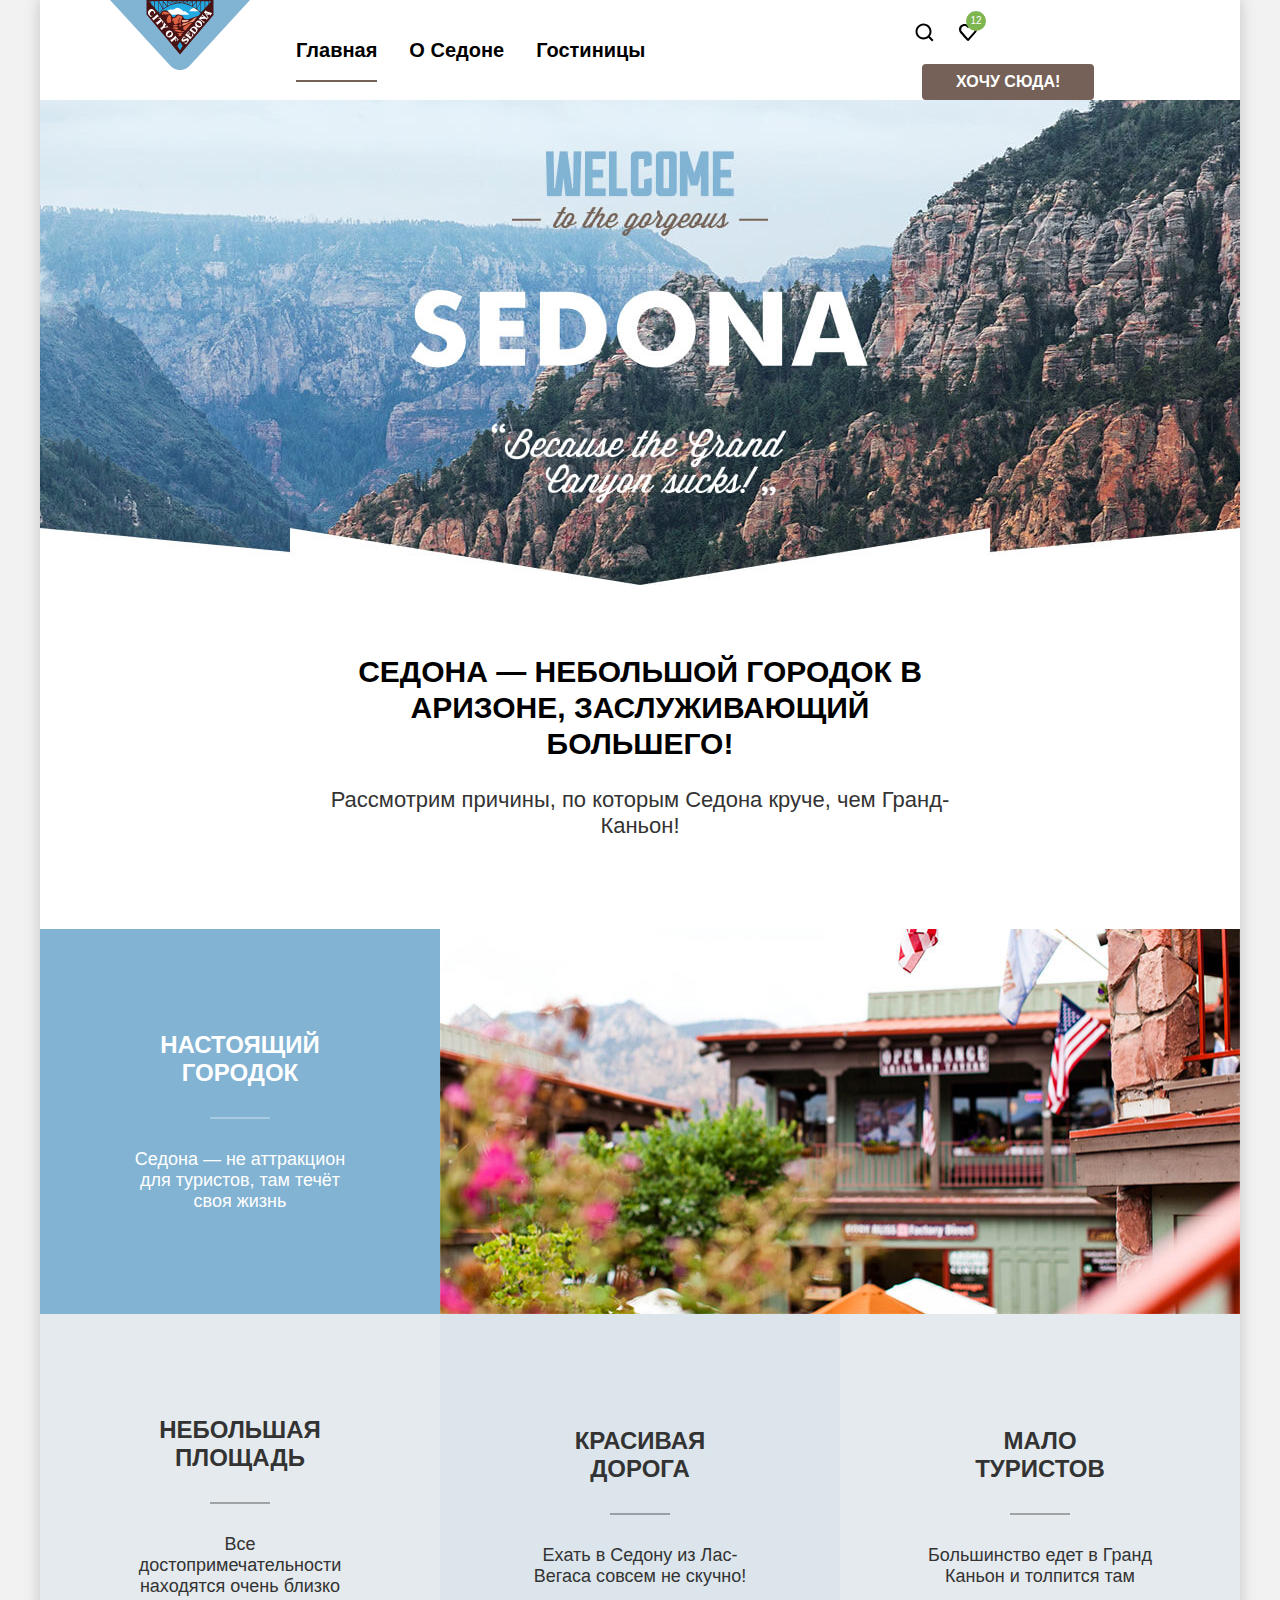
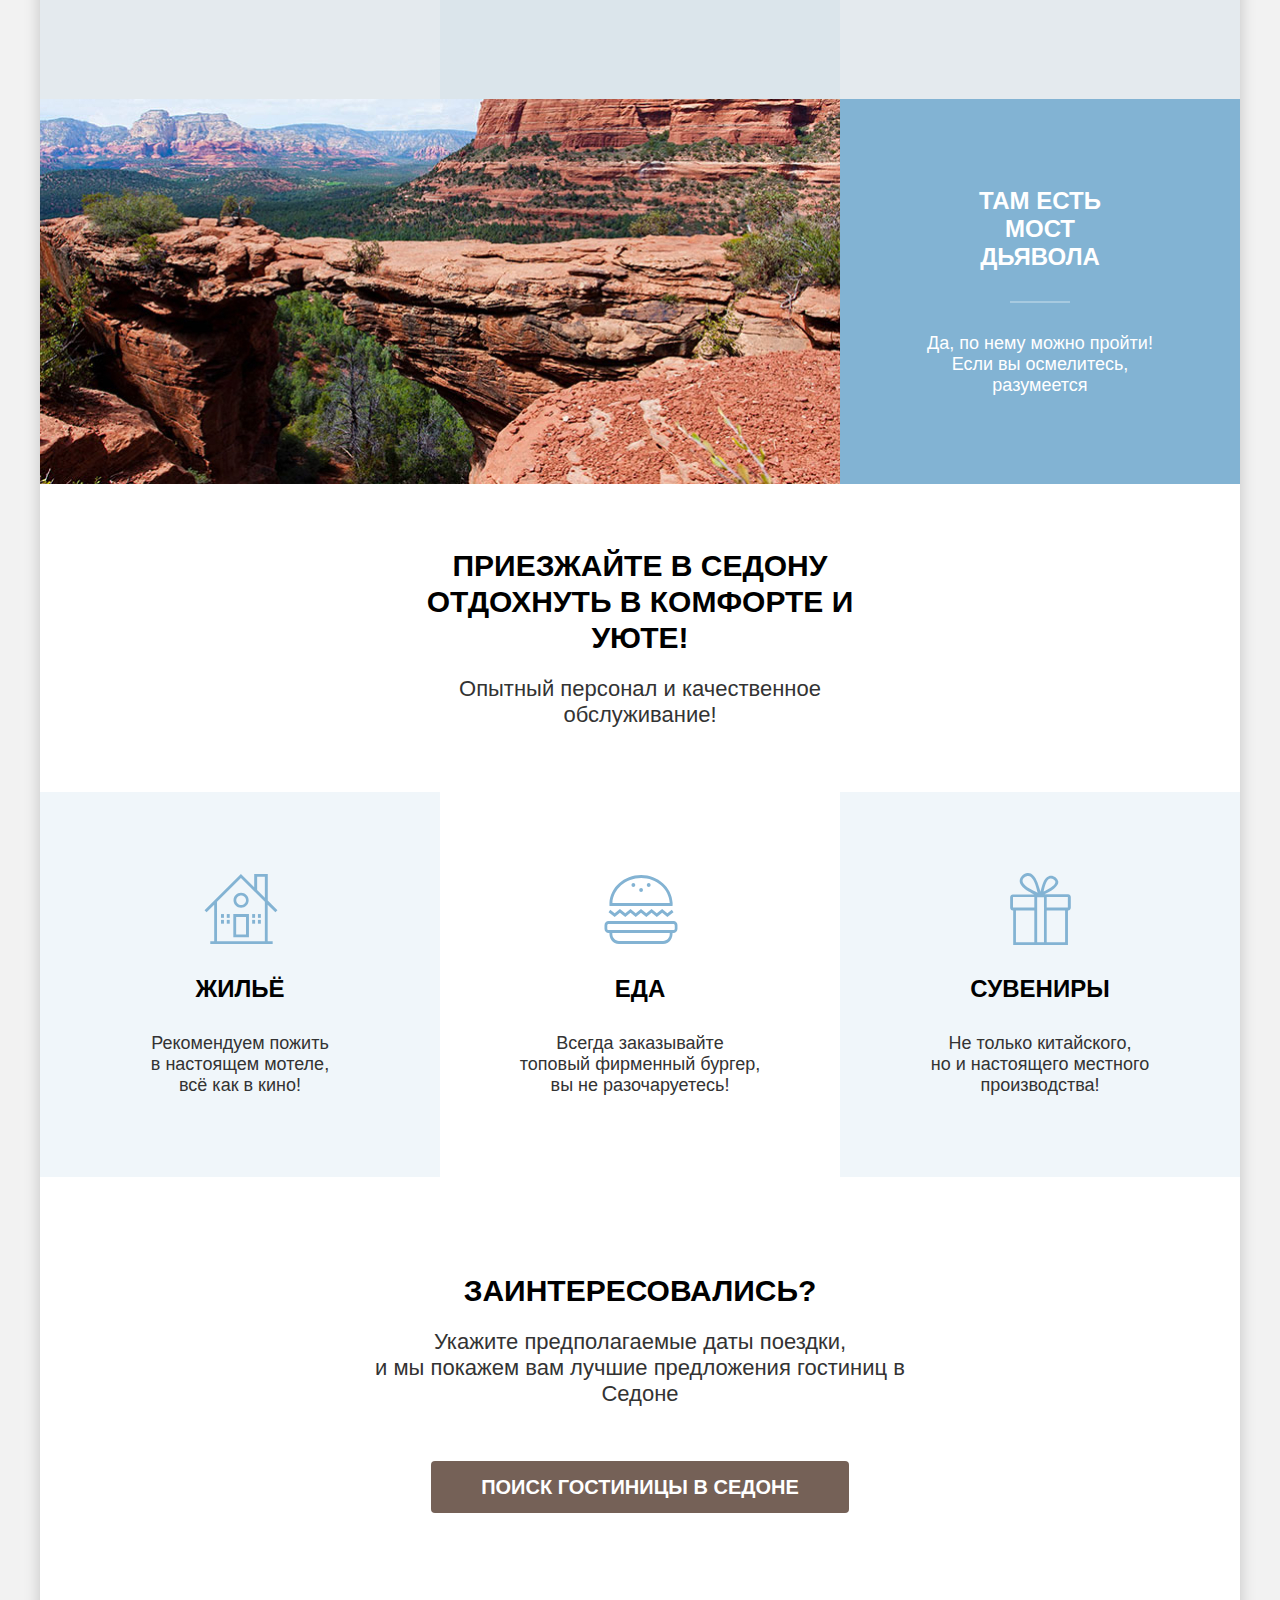
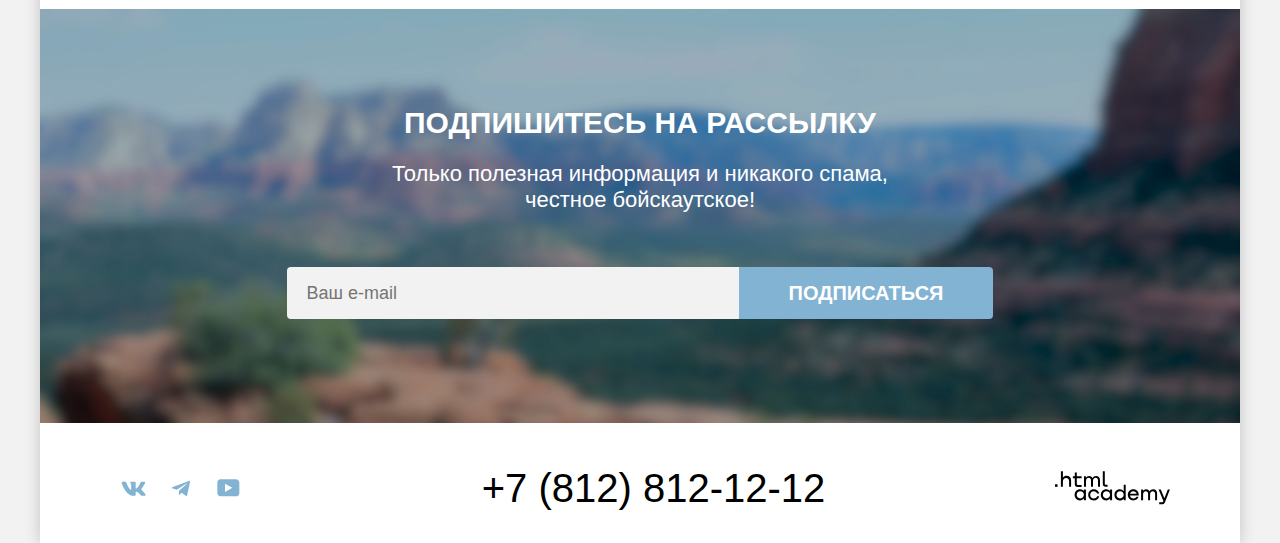
==== commit 68a36875: "Merge pull request #10 from JyZZel/master" ====
--- a/index.html
+++ b/index.html
@@ -2,134 +2,139 @@
 <html lang="ru">
   <head>
     <meta charset="utf-8">
+    <link rel="icon" href="favicon.ico">
     <link rel="icon" href="images/favicon.png" type="image/x-icon">
     <title>HTML Academy: Седона</title>
 		<link rel="stylesheet" href="styles/styles.css">
   </head>
   <body>
-    <h1 id="top" class="visually-hidden">Городок Седона в Аризоне</h1>
+
+    <h1 class="visually-hidden">Городок Седона в Аризоне</h1>
+
     <header class="page-header container">
       <a class="logo">
-        <img src="images/logo-sedona.svg" alt="city of sedona">
+        <img src="images/logo-sedona.svg" alt="city of sedona." width="140" height="70">
       </a>
       <nav class="navigation">
         <ul class="navigation-list">
           <li><a class="navigation-link active">Главная</a></li>
-          <li><a class="navigation-link" href="#">О Седоне</a></li>
+          <li><a class="navigation-link" href="#about">О Седоне</a></li>
           <li><a class="navigation-link" href="catalog.html">Гостиницы</a></li>
         </ul>
-        <ul class="navigation-user">
-          <li><a class="search" href="#"><span class="visually-hidden">Поиск</span></a></li>
-          <li><a class="favorite" href="#"><span class="favorite-number">12</span>
+        <ul class="navigation-list navigation-user">
+          <li><a class="search" href="#"><svg width="19" height="19" viewBox="0 0 19 19" fill="none" xmlns="http://www.w3.org/2000/svg">
+            <path d="M18.5 17.0083L14.8 13.3287C15.8 12.0359 16.5 10.3453 16.5 8.4558C16.5 4.08011 12.9 0.5 8.5 0.5C4.1 0.5 0.5 4.17956 0.5 8.55525C0.5 12.9309 4.1 16.511 8.5 16.511C10.3 16.511 12 15.9144 13.4 14.8204L17.1 18.5L18.5 17.0083ZM8.5 14.5221C5.2 14.5221 2.5 11.837 2.5 8.55525C2.5 5.27348 5.2 2.5884 8.5 2.5884C11.8 2.5884 14.5 5.27348 14.5 8.55525C14.5 11.837 11.8 14.5221 8.5 14.5221Z" fill="black"/>
+            </svg><span class="visually-hidden">Поиск</span></a></li>
+          <li><a class="favorite" href="#"><svg width="18" height="17" viewBox="0 0 18 17" fill="none" xmlns="http://www.w3.org/2000/svg">
+            <path d="M8.9 17C8.6 17 8.3 16.9 8.1 16.6C2.7 10.5 1.4 9.1 1.1 8.7C0.4 7.8 0 6.6 0 5.4C0 2.4 2.4 0 5.5 0C6.8 0 8 0.5 9 1.3C10 0.5 11.3 0 12.5 0C15.5 0 18 2.4 18 5.4C18 6.7 17.5 7.9 16.7 8.8L9.7 16.7C9.5 16.9 9.3 17 8.9 17ZM2.9 7.5C3.2 7.9 6.4 11.5 9 14.4L15.2 7.4C15.7 6.9 15.9 6.2 15.9 5.4C15.9 3.6 14.4 2.1 12.6 2.1C11.6 2.1 10.6 2.6 9.9 3.4C9.6 3.7 9.3 3.8 9 3.8C8.7 3.8 8.4 3.6 8.2 3.4C7.5 2.6 6.5 2.1 5.5 2.1C3.7 2.1 2.2 3.6 2.2 5.4C2.1 6.3 2.5 7 2.9 7.5C2.8 7.5 2.8 7.5 2.9 7.5Z" fill="black"/>
+            </svg><span class="favorite-number">12</span>
             <span class="visually-hidden">Избранное</span></a></li>
-          <li><a class="button" href="#">Хочу сюда!</a></li>
+          <li><a href="#" class="button">Хочу сюда!</a></li>
         </ul>
       </nav>
     </header>
 
     <main class="main-content">
       <section class="jumbotron">
-        <p class="heading">Седона — небольшой городок в Аризоне, заслуживающий большего!</p>
+        <h2 class="heading" id="about">Седона — небольшой городок в Аризоне, заслуживающий большего!</h2>
         <p>Рассмотрим причины, по которым Седона круче, чем Гранд-Каньон!</p>
       </section>
-      <section class="features">
-        <ul class="advantages">
-          <li class="advantage-item">
-            <div class="item-card">
-              <h2>Настоящий городок</h2>
-                <div class="divider"></div>
-              <p class="card-text">Седона — не аттракцион для туристов, там течёт своя жизнь</p>
-            </div>
-            <img src="images/photo-sedona.jpg" alt="город Седона" width="800" height="385">
-          </li>
-          <li class="advantage-item">
-            <div class="item-card">
-              <h2>Небольшая площадь</h2>
-                <div class="divider gray-divider"></div>
-              <p class="card-text">Все достопримечательности находятся очень близко</p>
-            </div>
-          </li>
-          <li class="advantage-item">
-            <div class="item-card">
-              <h2>Красивая дорога</h2>
-                <div class="divider gray-divider"></div>
-              <p class="card-text">Ехать в Седону из Лас-Вегаса совсем не скучно!</p>
-            </div>
-          </li>
-          <li class="advantage-item">
-            <div class="item-card">
-              <h2>Мало туристов</h2>
-                <div class="divider gray-divider"></div>
-              <p class="card-text">Большинство едет в Гранд Каньон и толпится там</p>
-            </div>
-          </li>
-          <li class="advantage-item">
-            <img src="images/devil-bridge.jpg" alt="Мост Дьявола" width="800" height="385">
-            <div class="item-card">
-              <h2>Там есть мост дьявола</h2>
-                <div class="divider"></div>
-              <p class="card-text">Да, по нему можно пройти! Если вы осмелитесь, разумеется</p>
+      <ul class="advantages">
+        <li class="advantage-item">
+          <div class="item-card">
+            <h3 class="caption">Настоящий городок</h3>
+            <div class="divider"></div>
+            <p class="card-text">Седона — не аттракцион для туристов, там течёт своя жизнь</p>
           </div>
-          </li>
-        </ul>
-      </section>
+          <img src="images/photo-sedona.jpg" alt="город Седона." width="800" height="385">
+        </li>
+        <li class="advantage-item">
+          <div class="item-card">
+            <h3 class="caption">Небольшая площадь</h3>
+            <div class="divider gray-divider"></div>
+            <p class="card-text">Все достопримечательности находятся очень близко</p>
+          </div>
+        </li>
+        <li class="advantage-item">
+          <div class="item-card">
+            <h3 class="caption">Красивая дорога</h3>
+            <div class="divider gray-divider"></div>
+            <p class="card-text">Ехать в Седону из Лас-Вегаса совсем не скучно!</p>
+          </div>
+        </li>
+        <li class="advantage-item">
+          <div class="item-card">
+            <h3 class="caption">Мало туристов</h3>
+            <div class="divider gray-divider"></div>
+            <p class="card-text">Большинство едет в Гранд Каньон и толпится там</p>
+          </div>
+        </li>
+        <li class="advantage-item">
+          <img src="images/devil-bridge.jpg" alt="Мост Дьявола." width="800" height="385">
+          <div class="item-card">
+            <h3 class="caption">Там есть мост дьявола</h3>
+            <div class="divider"></div>
+            <p class="card-text">Да, по нему можно пройти! Если вы осмелитесь, разумеется</p>
+        </div>
+        </li>
+      </ul>
       <section class="offers">
-        <p class="heading">Приезжайте в Седону отдохнуть в комфорте и уюте!</p>
+        <h2 class="heading">Приезжайте в Седону отдохнуть в комфорте и уюте!</h2>
         <p class="subtitle">Опытный персонал и качественное обслуживание!</p>
         <ul class="offers-list">
           <li class="item-offer">
             <div class="icon-offer icon-housing"></div>
-            <h2>Жильё</h2>
-            <p class="card-text">Рекомендуем пожить в настоящем мотеле, всё как в кино!</p>
+            <h3 class="caption">Жильё</h3>
+            <p class="card-text">Рекомендуем пожить <span class="white-space">в настоящем мотеле,</span> <span class="white-space">всё как в кино!</span></p>
           </li>
           <li class="item-offer">
             <div class="icon-offer icon-burgers"></div>
-            <h2>Еда</h2>
-            <p class="card-text">Всегда заказывайте топовый фирменный бургер, вы не разочаруетесь!</p>
+            <h3 class="caption">Еда</h3>
+            <p class="card-text">Всегда заказывайте <span class="white-space">топовый фирменный бургер,</span> вы не разочаруетесь!</p>
           </li>
           <li class="item-offer">
             <div class="icon-offer icon-gifts"></div>
-            <h2>Сувениры</h2>
-            <p class="card-text">Не только китайского, но и настоящего местного производства!</p>
+            <h3 class="caption">Сувениры</h3>
+            <p class="card-text">Не только китайского, <span class="white-space">но и настоящего местного</span> производства!</p>
           </li>
         </ul>
       </section>
       <section class="booking">
-        <p class="heading">Заинтересовались?</p>
-        <p class="subtitle">Укажите предполагаемые даты поездки, и мы покажем вам лучшие предложения гостиниц в Седоне</p>
+        <h2 class="heading">Заинтересовались?</h2>
+        <p class="subtitle">Укажите предполагаемые даты поездки,<br> и мы покажем вам лучшие предложения гостиниц в Седоне</p>
         <a href="#" class="button">поиск гостиницы в седоне</a>
       </section>
       <section class="subscribe">
-        <p class="heading">Подпишитесь на рассылку</p>
-        <p class="subtitle">Только полезная информация и никакого спама, честное бойскаутское!</p>
-        <form action="#" method="post" class="subscribe-form">
-          <input type="text" name="email" value="Ваш e-mail" class="email"><input type="submit" value="подписаться" class="subscribe-button">
+        <h2 class="heading">Подпишитесь на рассылку</h2>
+        <p class="subtitle">Только полезная информация и никакого спама, <span class="white-space">честное бойскаутское!</span></p>
+        <form action="https://echo.htmlacademy.ru" method="post" class="subscribe-form">
+          <input type="text" name="email" placeholder="Ваш e-mail" class="email" required><input type="submit" value="подписаться" class="subscribe-button">
         </form>
       </section>
     </main>
 
     <footer class="page-footer container">
       <ul class="contacts">
-        <li><a href="https://vk.com/htmlacademy" class="vk">
+        <li><a href="https://vk.com/htmlacademy" class="contacts-link vk">
           <svg width="25" height="15" viewBox="0 0 25 15" fill="none" xmlns="http://www.w3.org/2000/svg">
             <path fill-rule="evenodd" clip-rule="evenodd" d="M24.1164 1.80445C24.2824 1.25845 24.1164 0.856445 23.3214 0.856445H20.6964C20.0284 0.856445 19.7204 1.20345 19.5534 1.58645C19.5534 1.58645 18.2184 4.78245 16.3274 6.85845C15.7154 7.46045 15.4374 7.65145 15.1034 7.65145C14.9364 7.65145 14.6854 7.46045 14.6854 6.91345V1.80445C14.6854 1.14845 14.5014 0.856445 13.9454 0.856445H9.81738C9.40038 0.856445 9.14938 1.16045 9.14938 1.44945C9.14938 2.07045 10.0954 2.21445 10.1924 3.96245V7.76045C10.1924 8.59345 10.0394 8.74444 9.70538 8.74444C8.81538 8.74444 6.65038 5.53345 5.36538 1.85945C5.11638 1.14445 4.86438 0.856445 4.19338 0.856445H1.56638C0.816382 0.856445 0.666382 1.20345 0.666382 1.58645C0.666382 2.26845 1.55638 5.65645 4.81138 10.1374C6.98138 13.1974 10.0364 14.8564 12.8194 14.8564C14.4884 14.8564 14.6944 14.4884 14.6944 13.8534V11.5404C14.6944 10.8034 14.8524 10.6564 15.3814 10.6564C15.7714 10.6564 16.4384 10.8484 17.9964 12.3234C19.7764 14.0724 20.0694 14.8564 21.0714 14.8564H23.6964C24.4464 14.8564 24.8224 14.4884 24.6064 13.7604C24.3684 13.0364 23.5184 11.9854 22.3914 10.7384C21.7794 10.0284 20.8614 9.26345 20.5824 8.88045C20.1934 8.38945 20.3044 8.17044 20.5824 7.73345C20.5824 7.73345 23.7824 3.30745 24.1154 1.80445H24.1164Z" fill="#83B3D3"/>
           </svg>
           <span class="visually-hidden">В контакте</span></a>
         </li>
-        <li><a href="https://t.me/htmlacademy" class="tg">
+        <li><a href="https://t.me/htmlacademy" class="contacts-link tg">
           <svg width="18" height="16" viewBox="0 0 18 16" fill="none" xmlns="http://www.w3.org/2000/svg">
             <path d="M16.785 0.955705L0.840489 7.1042C-0.247661 7.54126 -0.241365 8.14828 0.640845 8.41897L4.73445 9.69597L14.2058 3.72014C14.6537 3.44766 15.0629 3.59424 14.7265 3.89281L7.05283 10.8183H7.05103L7.05283 10.8192L6.77045 15.0387C7.18413 15.0387 7.36669 14.8489 7.59871 14.625L9.58705 12.6915L13.7229 15.7464C14.4855 16.1664 15.0332 15.9506 15.2229 15.0405L17.9379 2.2453C18.2158 1.13107 17.5126 0.626562 16.785 0.955705Z" fill="#83B3D3"/>
           </svg>
           <span class="visually-hidden">Телеграм</span></a>
         </li>
-        <li><a href="https://www.youtube.com/user/htmlacademyru" class="yt">
+        <li><a href="https://www.youtube.com/user/htmlacademyru" class="contacts-link yt">
           <svg width="23" height="18" viewBox="0 0 23 18" fill="none" xmlns="http://www.w3.org/2000/svg">
             <path d="M18.9402 0.356445H3.50738C1.64668 0.356445 0.333252 1.9502 0.333252 3.75645V13.8502C0.333252 15.7627 1.64668 17.3564 3.50738 17.3564H19.1591C20.8009 17.3564 22.3333 15.7627 22.3333 13.9564V3.75645C22.1143 1.9502 20.8009 0.356445 18.9402 0.356445ZM7.99494 12.8939V4.81894L15.3283 8.85645L7.99494 12.8939Z" fill="#83B3D3"/>
           </svg>
           <span class="visually-hidden">Youtube</span></a>
         </li>
       </ul>
-      <a class="phone" href="#">+7 (812) 812-12-12</a>
+      <div class="phones"><a class="phone" href="tel:+78128121212">+7 (812) 812-12-12</a></div>
       <a href="https://htmlacademy.ru/" class="academy">
         <svg width="115" height="34" viewBox="0 0 115 34" fill="none" xmlns="http://www.w3.org/2000/svg">
           <path d="M0 13.2564V15.8564H2.5V13.2564H0Z" fill="black"/>
@@ -145,37 +150,38 @@
           <path d="M98.2 18.2564C96.6 18.2564 95.3 19.0564 94.6 20.2564H94.5C93.9 19.0564 92.7 18.2564 91.1 18.2564C89.7 18.2564 88.6 18.9564 88 20.0564V18.5564H86.1V29.1564H88.1V23.7564C88.1 21.7564 89.1 20.3564 90.7 20.2564C92.2 20.2564 93.1 21.2564 93.1 22.8564V29.1564H95.1V23.5564C95.1 21.1564 96.5 20.2564 97.7 20.2564C99.2 20.2564 100.1 21.2564 100.1 22.8564V29.1564H102.1V22.6564C102.2 20.0564 100.7 18.2564 98.2 18.2564Z" fill="black"/>
           <path d="M109.4 27.3564L105.8 18.4564H103.6L108.4 30.0564C108.1 30.9564 107.7 31.2564 106.7 31.2564H104.2V33.2564H106.7C108.5 33.2564 109.5 32.4564 110.2 30.6564L114.9 18.4564H112.8L109.4 27.3564Z" fill="black"/>
         </svg>
-        <span class="visually-hidden">HTMLAcademy</span></a>
+        <span class="visually-hidden">HTMLAcademy</span>
+      </a>
     </footer>
 
     <div class="overlay visually-hidden">
       <div class="popup">
         <h2 class="heading">Поиск гостиницы в Седоне</h2>
         <a href="#" class="popup-close">Закрыть</a>
-        <form action="#" method="post" class="popup-search">
-          <label for="#arrival">Дата заезда:</label>
+        <form action="https://echo.htmlacademy.ru" method="post" class="popup-search">
+          <label for="arrival">Дата заезда:</label>
           <div class="date arrival">
-            <input type="text" placeholder="Укажите дату" name="arrival" id="arrival">
+            <input type="text" placeholder="Укажите дату" name="arrival" id="arrival" required>
             <button disabled></button>
           </div>
 
-          <label for="#departure">Дата выезда:</label>
+          <label for="departure">Дата выезда:</label>
           <div class="date departure">
-            <input type="text" placeholder="Укажите дату" name="departure" id="departure">
+            <input type="text" placeholder="Укажите дату" name="departure" id="departure" required>
             <button disabled></button>
           </div>
 
-          <label for="#adults">Взрослые:</label>
+          <label for="adults">Взрослые:</label>
           <div class="wrapper">
             <div class="adults">
               <button class="decr"></button>
-              <input type="text" class="adults-number" name="adults" id="adults" value="2">
+              <input type="text" class="adults-number" name="adults" id="adults" value="2" required>
               <button class="incr"></button>
             </div>
-            <label for="#kids">Дети:<span class="inform"></span><span class="inform-description">Укажите количество детей, которые будут с вами, возраст которых от 6 до 18 лет. Дети до 6 лет размещаются бесплатно.</span></label>
+            <label for="kids">Дети:<span class="inform"></span><span class="inform-description">Укажите количество детей, которые будут с вами, возраст которых от 6 до 18 лет. Дети до 6 лет размещаются бесплатно.</span></label>
             <div class="kids">
               <button class="decr"></button>
-              <input type="text" class="kids-number" name="kids" id="kids" value="2">
+              <input type="text" class="kids-number" name="kids" id="kids" value="2" required>
               <button class="incr"></button>
             </div>
           </div>
--- a/styles/styles.css
+++ b/styles/styles.css
@@ -33,7 +33,7 @@
   box-shadow: 0 0 15px rgba(0, 0, 0, 0.2);
 }
 
-h1 {
+.main-heading {
   margin: 0;
   padding: 0;
   font-size: 60px;
@@ -41,7 +41,7 @@
   color: #FFFFFF;
 }
 
-h2 {
+.caption {
   margin: 0;
   padding: 0;
   font-weight: 700;
@@ -86,30 +86,33 @@
 .navigation {
   display: flex;
   flex-grow: 1;
-  justify-content: space-between;
   align-items: center;
 }
 
 .navigation-list {
   margin: 0;
   padding: 0;
-  list-style-type: none;
-  display: flex;
+  width: 500px;
+  list-style: none;
+  display: flex;
+  flex-wrap: wrap;
   align-items: center;
   column-gap: 32px;
 }
 
 .navigation-user {
-  margin: 0;
-  padding: 0;
-  list-style-type: none;
-  display: flex;
-  align-items: center;
+  max-width: 268px;
+  margin-left: auto;
+  column-gap: 0;
+}
+
+.navigation-user li {
+  font-size: 0;
 }
 
 .navigation-link {
   margin: 0;
-  padding: 20px 0 18px;
+  padding: 20px 0 20px;
   font-size: 20px;
   line-height: 24px;
   font-weight: 700;
@@ -121,6 +124,7 @@
 }
 
 .active {
+  padding-bottom: 18px;
   border-bottom: 2px solid #756257;
 }
 
@@ -137,13 +141,16 @@
   text-decoration: none;
 }
 
-.search {
-  background: url(../images/search.svg) no-repeat center;
+.search svg {
+  padding: 1px 0 0 1px;
 }
 
 .favorite {
-  background: url(../images/favorite.svg) no-repeat center;
   position: relative;
+}
+
+.favorite svg {
+  padding: 2px 1px 1px;
 }
 
 .favorite-number {
@@ -170,6 +177,7 @@
   color: #FFFFFF;
   text-transform: uppercase;
   text-decoration: none;
+  font-family: "PT Sans", sans-serif;
   font-weight: 700;
   font-size: 20px;
   line-height: 36px;
@@ -221,15 +229,7 @@
 .jumbotron {
   background: #ffffff url(../images/index-bg.jpg) no-repeat 0 0;
   width: 1200px;
-  height: 746px;
-}
-
-.advantages {
-  list-style: none;
-  margin: 0;
-  padding: 0;
-  display: flex;
-  flex-wrap: wrap;
+  padding-bottom: 90px;
 }
 
 .heading {
@@ -242,11 +242,12 @@
 }
 
 .jumbotron .heading {
+  width: 650px;
   padding-top: 554px;
-  width: 620px;
-}
-
-.jumbotron p:last-child {
+}
+
+.jumbotron p {
+  width: 660px;
   margin: 0 auto;
   margin-top: 25px;
   font-size: 22px;
@@ -255,18 +256,27 @@
   color: #333333;
 }
 
+.advantages {
+  list-style: none;
+  margin: 0;
+  padding: 0;
+  display: flex;
+  flex-wrap: wrap;
+}
+
 .item-card {
+  padding: 0 84px;
   display: flex;
   flex-direction: column;
   justify-content: center;
   align-items: center;
   row-gap: 30px;
-  width: 400px;
-  height: 385px;
-}
-
-.item-card h2 {
-  width: 175px;
+  width: 232px;
+  min-height: 385px;
+}
+
+.item-card h3 {
+  width: 172px;
 }
 
 .divider {
@@ -281,14 +291,12 @@
 }
 
 .card-text {
-  width: 230px;
+  margin: 0;
   text-align: center;
 }
 
 .advantage-item:first-child,
 .advantage-item:last-child {
-  background-color: #82b3d3;
-  color: #FFFFFF;
   display: flex;
 }
 
@@ -345,16 +353,18 @@
   margin-top: 64px;
   list-style: none;
   display: flex;
+  flex-wrap: wrap;
 }
 
 .item-offer {
+  padding: 0 85px;
   display: flex;
   flex-direction: column;
   justify-content: center;
   align-items: center;
   row-gap: 30px;
-  width: 400px;
-  height: 385px;
+  width: 230px;
+  min-height: 385px;
   background: rgba(131, 179, 211, 0.12);
 }
 
@@ -362,12 +372,20 @@
   background: none;
 }
 
-.item-offer h2 {
+.item-offer h3 {
   margin-top: 102px;
   position: relative;
   margin: 0 auto;
 }
 
+.item-offer .card-text {
+  color: #333333;
+}
+
+.white-space {
+  white-space: nowrap;
+}
+
 .icon-offer {
   width: 75px;
   height: 72px;
@@ -386,7 +404,7 @@
 }
 
 .booking {
-  height: 406px;
+  padding: 96px 0;
   display: flex;
   flex-direction: column;
   justify-content: center;
@@ -394,6 +412,10 @@
   background-color: #fff;
 }
 
+.booking .heading {
+  width: 592px;
+}
+
 .booking .subtitle {
   width: 592px;
   margin-top: 20px;
@@ -413,11 +435,12 @@
 
 .subscribe .heading {
   color: #FFFFFF;
+  width: 684px;
   margin-top: 96px;
 }
 
 .subscribe .subtitle {
-  width: 475px;
+  width: 684px;
   color: #FFFFFF;
   margin-top: 20px;
 }
@@ -430,7 +453,7 @@
 }
 
 .subscribe .email {
-  font-family: 'PT Sans';
+  font-family: 'PT Sans', sans-serif;
   font-size: 18px;
   line-height: 24px;
   width: 452px;
@@ -453,7 +476,7 @@
   box-sizing: border-box;
   color: #FFFFFF;
   text-transform: uppercase;
-  font-family: 'PT Sans';
+  font-family: 'PT Sans', sans-serif;
   font-weight: 700;
   font-size: 20px;
   line-height: 36px;
@@ -477,7 +500,7 @@
 /* Footer */
 
 .page-footer {
-  height: 50px;
+  min-height: 50px;
   background-color:#fff;
   padding-top: 40px;
   padding-bottom: 30px;
@@ -494,6 +517,7 @@
   font-size: 0;
   line-height: 0;
   display: flex;
+  flex-wrap: wrap;
   align-items: center;
 }
 
@@ -503,7 +527,7 @@
   flex-grow: 1;
 }
 
-.contacts a {
+.contacts-link {
   width: 25px;
   height: 40px;
   display: flex;
@@ -511,20 +535,27 @@
   align-items: center;
 }
 
-.contacts a:focus {
-  outline: none;
-}
-
-.contacts a:focus path {
+.contacts-link:focus {
+  outline: none;
+}
+
+.contacts-link:focus path {
   fill: #68A2CA;
 }
 
-.contacts a:hover path {
+.contacts-link:hover path {
   fill: #68A2CA;
 }
 
-.contacts a:active path {
+.contacts-link:active path {
   fill: rgba(104, 162, 202, 0.3);
+}
+
+.phones {
+  display: flex;
+  justify-content: center;
+  flex-wrap: wrap;
+  width: 350px;
 }
 
 .phone {
@@ -573,7 +604,7 @@
 /* Page Catalog */
 
 .selection {
-  background: #647b8f url(../images/bgc-filter.jpg) no-repeat center;
+  background: #647b8f url(../images/bgc-filter.jpg) no-repeat 0 0;
   padding-top: 35px;
   padding-bottom: 70px;
 }
@@ -581,19 +612,32 @@
 .breadcrumbs {
   margin: 0;
   padding: 0;
+  margin-top: 8px;
   list-style: none;
   display: flex;
   align-items: center;
-  column-gap: 10px;
+  flex-wrap: wrap;
 }
 
 .breadcrumbs a {
+  position: relative;
+  padding-left: 28px;
   display: block;
   font-size: 16px;
   text-decoration: none;
   color: #ffffff;
 }
 
+.breadcrumbs a:not(.home)::before {
+  content: "";
+  width: 8px;
+  height: 11px;
+  position: absolute;
+  top: 5px;
+  left: 10px;
+  background: url(../images/arrow.svg) no-repeat 0 0;
+}
+
 .breadcrumbs a:focus {
   outline: none;
 }
@@ -607,28 +651,36 @@
 }
 
 .breadcrumbs .home {
+  padding-left: 0;
   vertical-align: middle;
   width: 13px;
   height: 15px;
   background: url(../images/home-icon.svg) no-repeat 0 0;
 }
 
-.breadcrumbs .arrow {
-  display: block;
-}
-
 .select {
   display: flex;
   justify-content: space-between;
+  align-items: flex-start;
   margin-top: 40px;
 }
 
 .form-section {
   margin: 0;
   padding: 0;
-  display: flex;
+  border: none;
+}
+
+.parameters {
+  width: 371px;
+  display: grid;
+  grid-template-columns: repeat(2, 1fr);
   column-gap: 70px;
-  border: none;
+}
+
+.order {
+  display: flex;
+  column-gap: 70px;
 }
 
 .parameters div {
@@ -637,7 +689,7 @@
   row-gap: 16px;
 }
 
-.select legend {
+.select .legend {
   margin: 0;
   padding: 0;
   font-weight: 700;
@@ -647,7 +699,7 @@
   color: #FFFFFF;
 }
 
-.parameters legend {
+.parameters .legend {
   margin-bottom: 16px;
 }
 
@@ -659,6 +711,7 @@
   color: #FFFFFF;
   padding-left: 36px;
   display: flex;
+  flex-wrap: wrap;
   align-items: center;
 }
 
@@ -726,7 +779,7 @@
 }
 
 .price-range {
-  margin-top: auto;
+  margin-top: 52px;
 }
 
 .price-limiter div {
@@ -737,6 +790,7 @@
 .price-limiter input {
   margin: 0;
   width: 103px;
+  font-family: "PT Sans", sans-serif;
   font-weight: 700;
   font-size: 18px;
   line-height: 24px;
@@ -841,8 +895,8 @@
   box-shadow: 0 7px 15px rgba(0, 0, 0, 0.4);
 }
 
-
 .buttons .button {
+  width: 191px;
   border: none;
   font-size: 16px;
   line-height: 20px;
@@ -892,7 +946,7 @@
   display: flex;
   align-items: center;
 }
-.sorting p {
+.sorting .heading {
   margin: 0;
   font-weight: 700;
   font-size: 30px;
@@ -909,6 +963,7 @@
   border: none;
   border-radius: 4px;
   box-sizing: border-box;
+  font-family: "PT Sans", sans-serif;
   font-weight: 400;
   font-size: 18px;
   line-height: 21px;
@@ -951,12 +1006,12 @@
   margin-left: 70px;
   list-style: none;
   display: flex;
-  column-gap: 8px;
+  column-gap: 13px;
 }
 
 .display-options button {
-  width: 48px;
-  height: 48px;
+  width: 44px;
+  height: 44px;
   outline: 2px solid #e5e5e5;
   border-radius: 4px;
   background-color: #fff;
@@ -999,7 +1054,7 @@
 }
 
 .results .card {
-  padding: 20px;
+  padding: 20px 19px;
   display: grid;
   border: 1px solid #E6E6E6;
   border-radius: 4px;
@@ -1019,9 +1074,8 @@
 
 .results .caption {
   grid-column: span 2;
-  font-weight: 700;
-  font-size: 24px;
-  line-height: 28px;
+  text-align: left;
+  text-transform: none;
 }
 
 .housing-type,
@@ -1093,6 +1147,7 @@
 }
 
 .card .star-raiting {
+  line-height: 0;
   padding: 10px 0;
 }
 
@@ -1104,10 +1159,9 @@
   display: inline-block;
 }
 
-.search-results hr {
+.results-divider {
   margin-top: 40px;
-  height: 1px;
-  color: #E6E6E6;
+  border-bottom: 1px solid #e6e6e6;
 }
 
 .pagination {
@@ -1172,10 +1226,6 @@
 .catalog-subscribe .subtitle {
   color: #333333;
 }
-
-/* .overlay {
-  display: hidden;
-} */
 
 .overlay::before {
   content: "";
